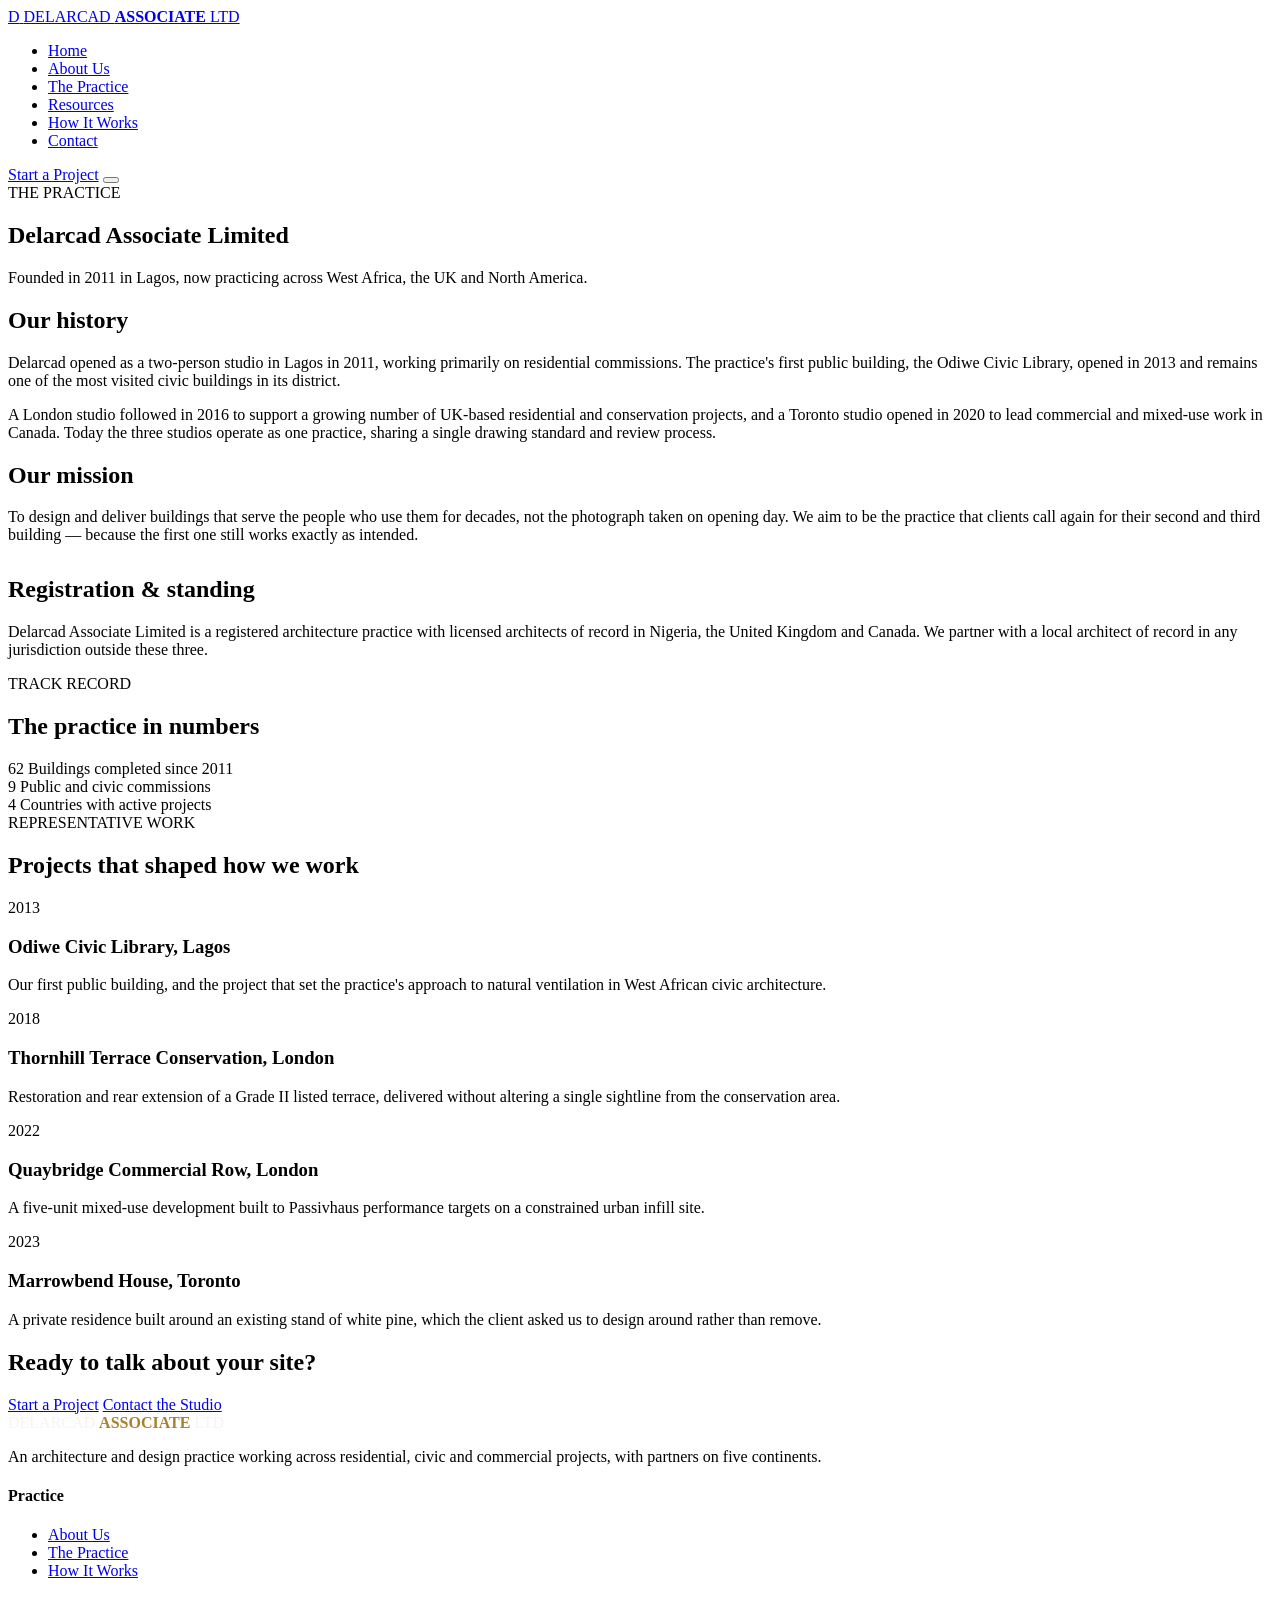
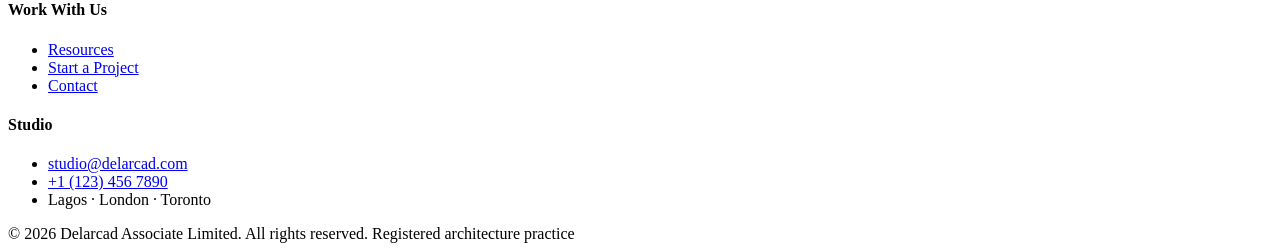
==== about-delarcad.html @ f1723165 "Add files via upload" ====
<!doctype html>
<html lang="en">
<head>
<meta charset="UTF-8">
<meta name="viewport" content="width=device-width, initial-scale=1">
<title>The Practice · DELARCAD ASSOCIATE LIMITED</title>
<meta name="description" content="The history, mission and track record of Delarcad Associate Limited, founded in Lagos in 2011.">
<link rel="icon" href="data:image/svg+xml,<svg xmlns=%22http://www.w3.org/2000/svg%22 viewBox=%220 0 100 100%22><rect width=%22100%22 height=%22100%22 fill=%22%2316233A%22/><path d=%22M20 78 L50 22 L80 78 M32 78 L32 55 L68 55 L68 78%22 stroke=%22%23A9812C%22 stroke-width=%225%22 fill=%22none%22/></svg>">
<link rel="stylesheet" href="css/style.css">
</head>
<body>
<header class="site-header">
  <div class="wrap">
    <a class="brand" href="index.html">
      <span class="brand-mark">D</span>
      <span class="brand-name">DELARCAD <b>ASSOCIATE</b> LTD</span>
    </a>
    <ul class="nav-links">
      <li><a href="index.html">Home</a></li>
<li><a href="about-us.html">About Us</a></li>
<li><a href="about-delarcad.html" class="active">The Practice</a></li>
<li><a href="resources.html">Resources</a></li>
<li><a href="how-it-works.html">How It Works</a></li>
<li><a href="contact.html">Contact</a></li>

    </ul>
    <div class="nav-cta">
      <a class="btn btn-ghost-light" href="get-started.html">Start a Project</a>
      <button class="nav-toggle" aria-label="Toggle navigation" aria-expanded="false"><span></span></button>
    </div>
  </div>
</header>

<section class="page-hero">
  <div class="wrap">
    <span class="mono-label">THE PRACTICE</span>
    <h1>Delarcad Associate Limited</h1>
    <p class="lede">Founded in 2011 in Lagos, now practicing across West Africa, the UK and North America.</p>
  </div>
</section>

<section>
  <div class="wrap">
    <div class="grid grid-2" style="align-items:start;">
      <div>
        <h2>Our history</h2>
        <p>Delarcad opened as a two-person studio in Lagos in 2011, working primarily on residential commissions. The practice's first public building, the Odiwe Civic Library, opened in 2013 and remains one of the most visited civic buildings in its district.</p>
        <p>A London studio followed in 2016 to support a growing number of UK-based residential and conservation projects, and a Toronto studio opened in 2020 to lead commercial and mixed-use work in Canada. Today the three studios operate as one practice, sharing a single drawing standard and review process.</p>
      </div>
      <div>
        <h2>Our mission</h2>
        <p>To design and deliver buildings that serve the people who use them for decades, not the photograph taken on opening day. We aim to be the practice that clients call again for their second and third building &mdash; because the first one still works exactly as intended.</p>
        <h2 style="margin-top:32px;">Registration &amp; standing</h2>
        <p>Delarcad Associate Limited is a registered architecture practice with licensed architects of record in Nigeria, the United Kingdom and Canada. We partner with a local architect of record in any jurisdiction outside these three.</p>
      </div>
    </div>
  </div>
</section>

<section class="section-alt">
  <div class="wrap">
    <div class="section-head">
      <div>
        <span class="mono-label">TRACK RECORD</span>
        <h2 class="mt-0">The practice in numbers</h2>
      </div>
    </div>
    <div class="grid grid-3">
      <div class="stat">
        <span class="num">62</span>
        <span class="label">Buildings completed since 2011</span>
      </div>
      <div class="stat">
        <span class="num">9</span>
        <span class="label">Public and civic commissions</span>
      </div>
      <div class="stat">
        <span class="num">4</span>
        <span class="label">Countries with active projects</span>
      </div>
    </div>
  </div>
</section>

<section>
  <div class="wrap">
    <div class="section-head">
      <div>
        <span class="mono-label">REPRESENTATIVE WORK</span>
        <h2 class="mt-0">Projects that shaped how we work</h2>
      </div>
    </div>
    <div class="process">
      <div class="process-step">
        <span class="step-num">2013</span>
        <div>
          <h3>Odiwe Civic Library, Lagos</h3>
          <p>Our first public building, and the project that set the practice's approach to natural ventilation in West African civic architecture.</p>
        </div>
      </div>
      <div class="process-step">
        <span class="step-num">2018</span>
        <div>
          <h3>Thornhill Terrace Conservation, London</h3>
          <p>Restoration and rear extension of a Grade II listed terrace, delivered without altering a single sightline from the conservation area.</p>
        </div>
      </div>
      <div class="process-step">
        <span class="step-num">2022</span>
        <div>
          <h3>Quaybridge Commercial Row, London</h3>
          <p>A five-unit mixed-use development built to Passivhaus performance targets on a constrained urban infill site.</p>
        </div>
      </div>
      <div class="process-step">
        <span class="step-num">2023</span>
        <div>
          <h3>Marrowbend House, Toronto</h3>
          <p>A private residence built around an existing stand of white pine, which the client asked us to design around rather than remove.</p>
        </div>
      </div>
    </div>
  </div>
</section>

<section class="section-alt center">
  <div class="wrap">
    <h2>Ready to talk about your site?</h2>
    <div class="hero-cta" style="justify-content:center;">
      <a class="btn btn-primary" href="get-started.html">Start a Project</a>
      <a class="btn btn-ghost" href="contact.html">Contact the Studio</a>
    </div>
  </div>
</section>
<footer class="site-footer">
  <div class="wrap footer-top">
    <div class="footer-brand">
      <span class="brand-name" style="color:#F6F4EF;">DELARCAD <b style="color:#A9812C;">ASSOCIATE</b> LTD</span>
      <p>An architecture and design practice working across residential, civic and commercial projects, with partners on five continents.</p>
    </div>
    <div>
      <h4>Practice</h4>
      <ul>
        <li><a href="about-us.html">About Us</a></li>
        <li><a href="about-delarcad.html">The Practice</a></li>
        <li><a href="how-it-works.html">How It Works</a></li>
      </ul>
    </div>
    <div>
      <h4>Work With Us</h4>
      <ul>
        <li><a href="resources.html">Resources</a></li>
        <li><a href="get-started.html">Start a Project</a></li>
        <li><a href="contact.html">Contact</a></li>
      </ul>
    </div>
    <div>
      <h4>Studio</h4>
      <ul>
        <li><a href="mailto:studio@delarcad.com">studio@delarcad.com</a></li>
        <li><a href="tel:+11234567890">+1 (123) 456 7890</a></li>
        <li>Lagos &middot; London &middot; Toronto</li>
      </ul>
    </div>
  </div>
  <div class="wrap footer-bottom">
    <span>&copy; 2026 Delarcad Associate Limited. All rights reserved.</span>
    <span>Registered architecture practice</span>
  </div>
</footer>
<script src="js/main.js"></script>
</body>
</html>
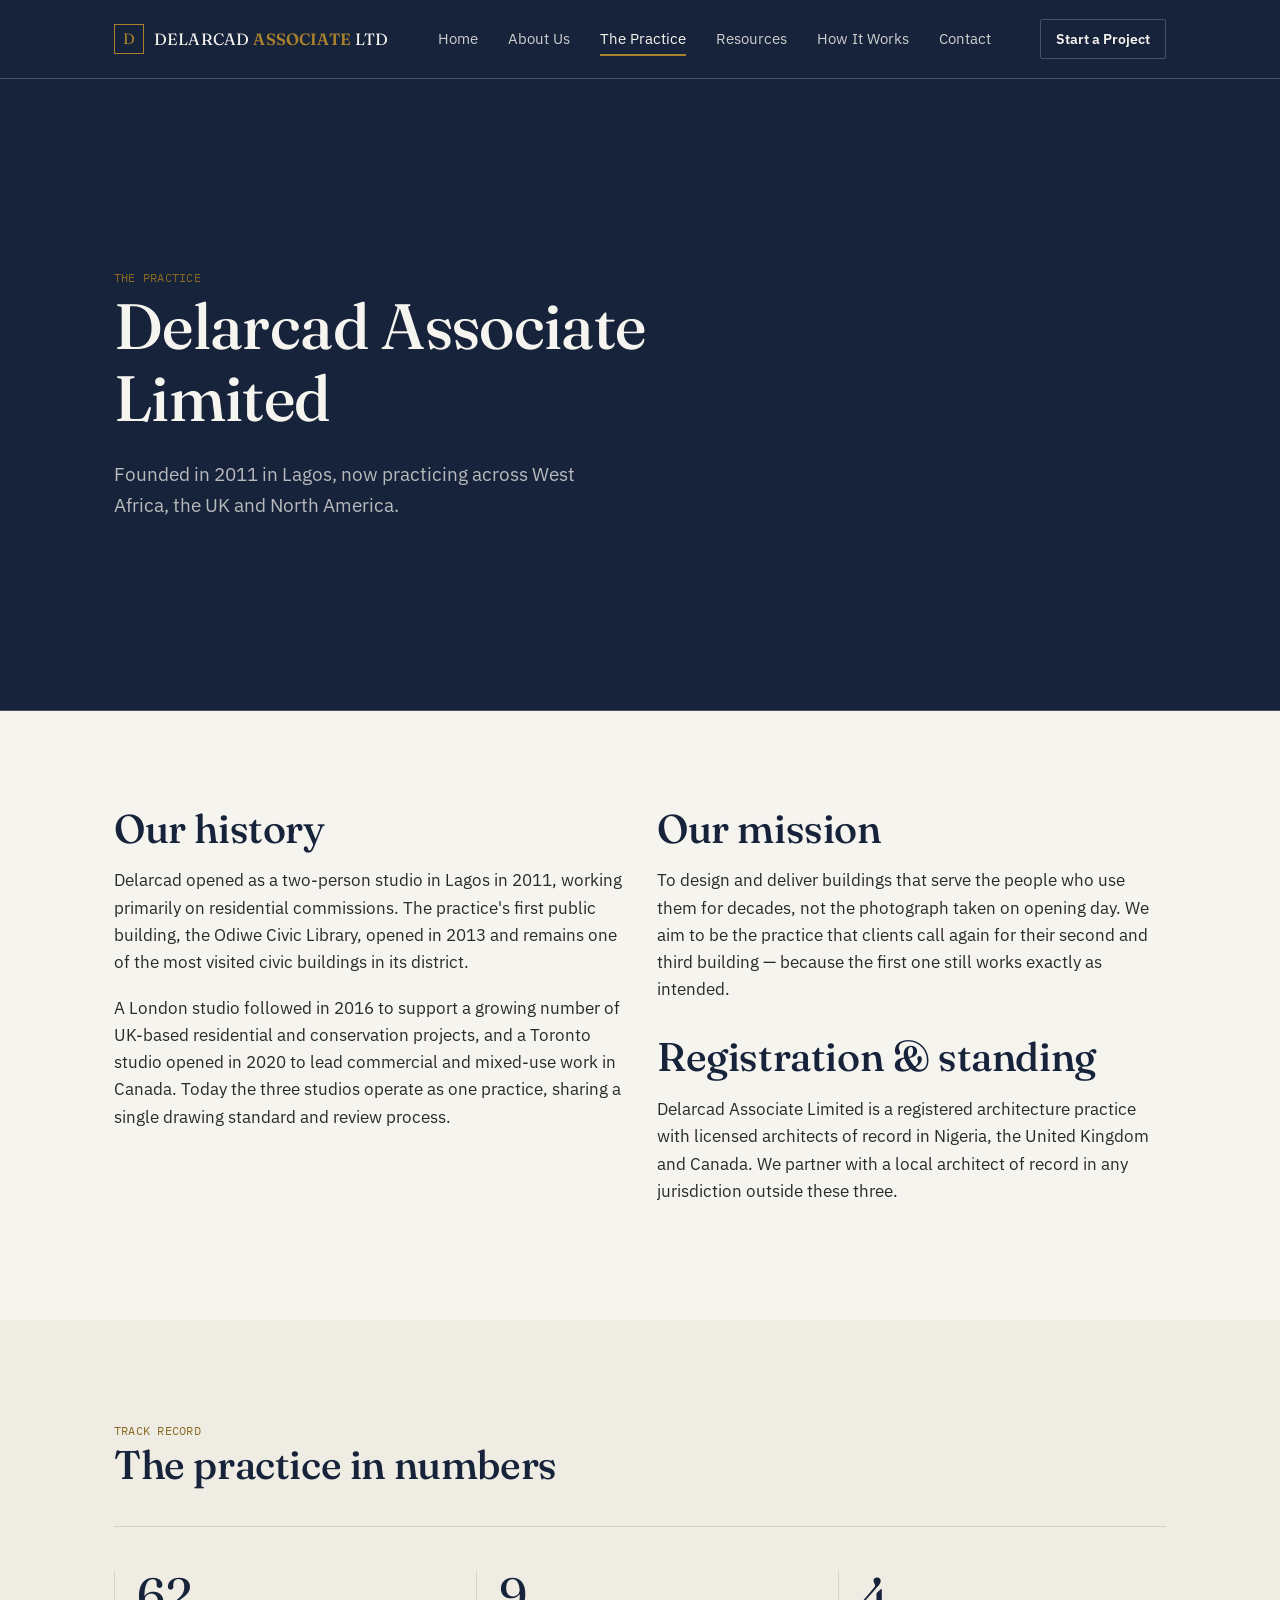
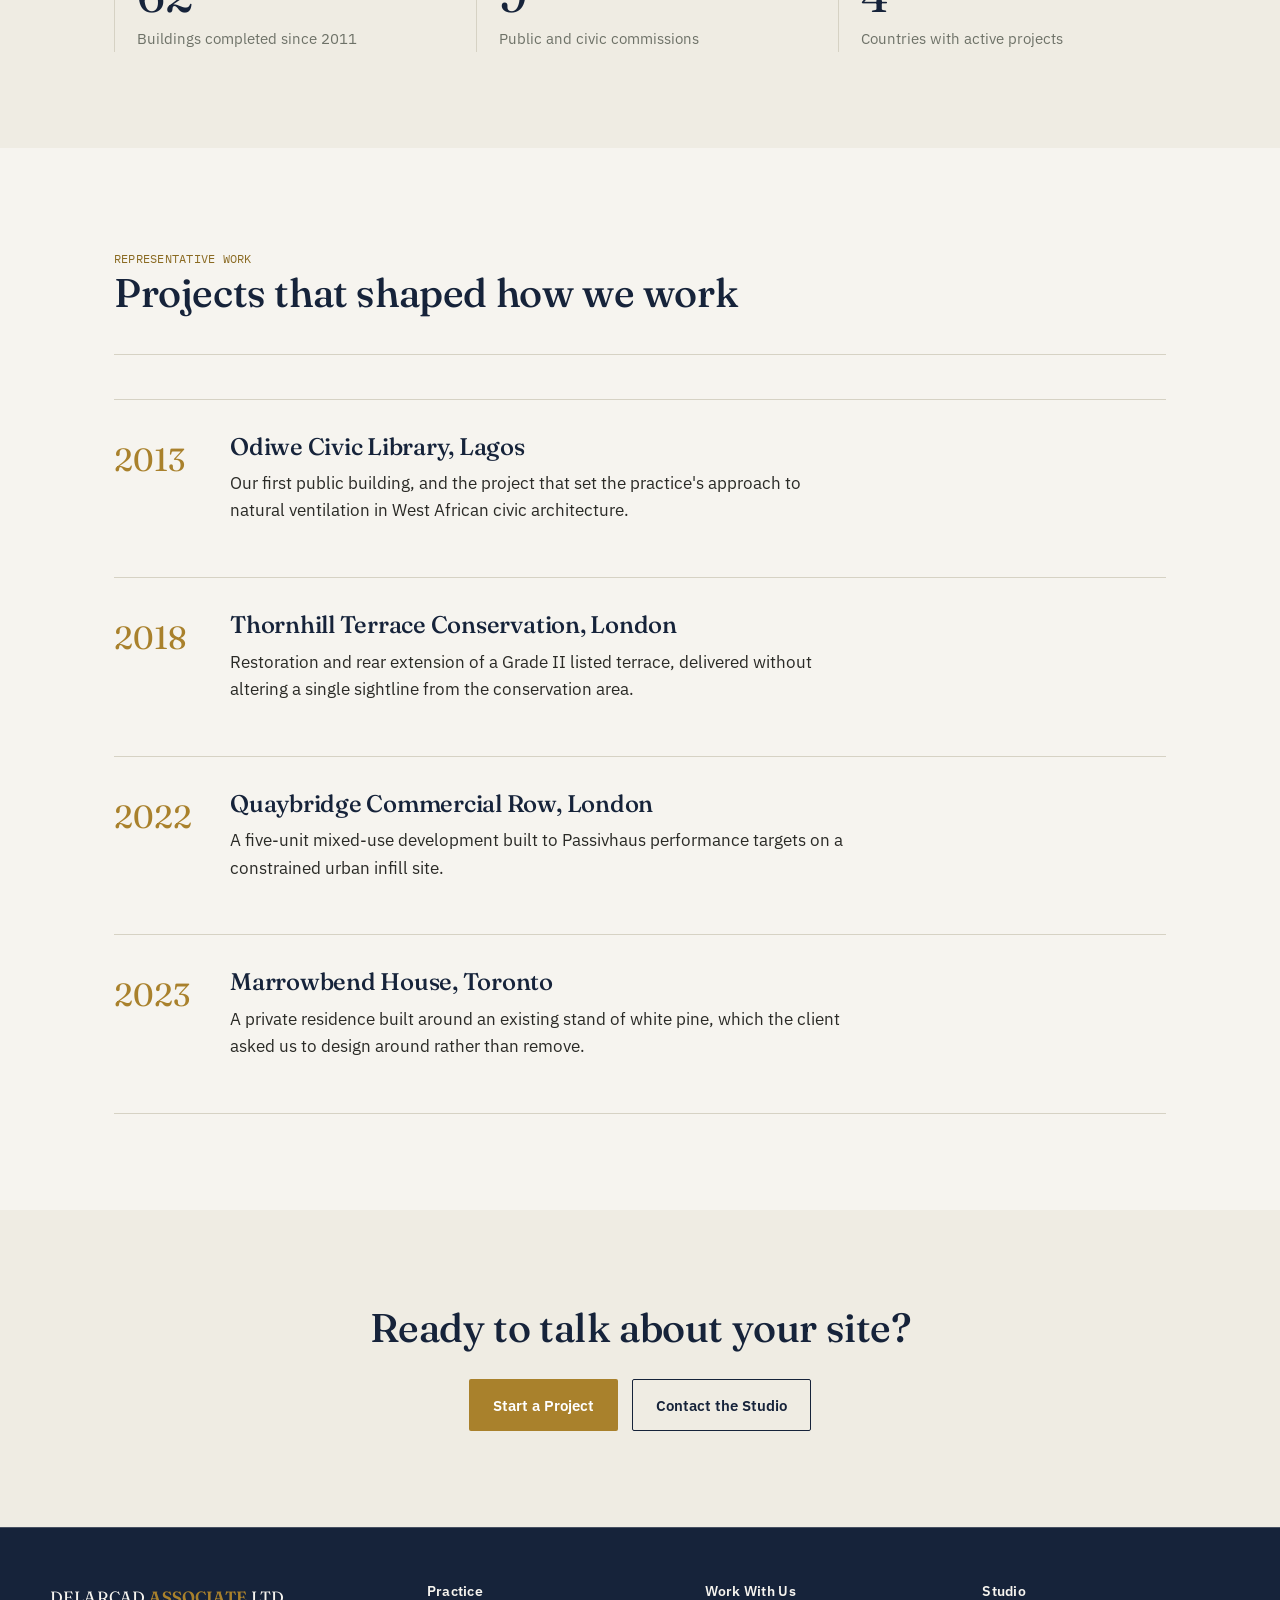
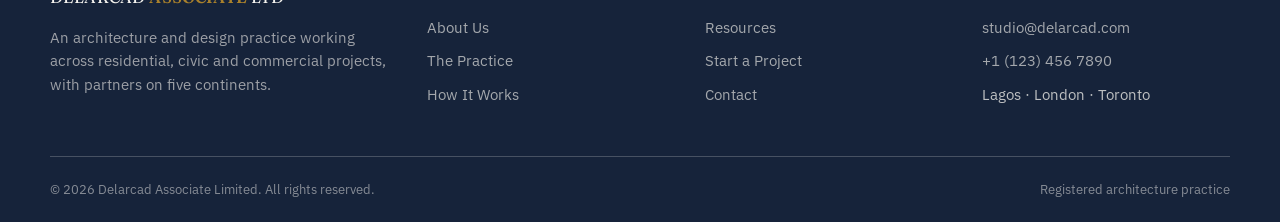
==== commit 87558398: "Add files via upload" ====
--- a/about-delarcad.html
+++ b/about-delarcad.html
@@ -6,7 +6,7 @@
 <title>The Practice · DELARCAD ASSOCIATE LIMITED</title>
 <meta name="description" content="The history, mission and track record of Delarcad Associate Limited, founded in Lagos in 2011.">
 <link rel="icon" href="data:image/svg+xml,<svg xmlns=%22http://www.w3.org/2000/svg%22 viewBox=%220 0 100 100%22><rect width=%22100%22 height=%22100%22 fill=%22%2316233A%22/><path d=%22M20 78 L50 22 L80 78 M32 78 L32 55 L68 55 L68 78%22 stroke=%22%23A9812C%22 stroke-width=%225%22 fill=%22none%22/></svg>">
-<link rel="stylesheet" href="css/style.css">
+<link rel="stylesheet" href="style.css">
 </head>
 <body>
 <header class="site-header">
@@ -168,6 +168,6 @@
     <span>Registered architecture practice</span>
   </div>
 </footer>
-<script src="js/main.js"></script>
+<script src="main.js"></script>
 </body>
 </html>
--- a/style.css
+++ b/style.css
@@ -0,0 +1,476 @@
+/* ==========================================================================
+   DELARCAD ASSOCIATE LIMITED — Design System
+   Concept: an architecture practice's drafting table — blueprint linework,
+   editorial serif headlines, brass instrument accents. Quiet everywhere
+   except the hero.
+   ========================================================================== */
+
+@import url('https://fonts.googleapis.com/css2?family=Fraunces:opsz,wght@9..144,400;9..144,500;9..144,600&family=IBM+Plex+Sans:wght@400;500;600&family=IBM+Plex+Mono:wght@400;500&display=swap');
+
+:root{
+  --ink:        #16233A;   /* blueprint navy — headings, nav, footer */
+  --ink-2:      #223350;   /* lighter navy for panels */
+  --paper:      #F6F4EF;   /* page background */
+  --paper-2:    #EFECE3;   /* recessed panel background */
+  --graphite:   #2A2A26;   /* body text */
+  --steel:      #6E7268;   /* muted / secondary text */
+  --line:       #D6D2C4;   /* hairline rule on paper */
+  --line-dark:  rgba(246,244,239,0.22); /* hairline rule on navy */
+  --brass:      #A9812C;   /* accent — links, CTAs, marks */
+  --brass-dark: #8A6A22;
+  --white:      #FFFFFF;
+
+  --serif:  'Fraunces', Georgia, serif;
+  --sans:   'IBM Plex Sans', -apple-system, BlinkMacSystemFont, 'Segoe UI', sans-serif;
+  --mono:   'IBM Plex Mono', 'SFMono-Regular', Consolas, monospace;
+
+  --max: 1180px;
+  --gutter: clamp(20px, 5vw, 64px);
+
+  color-scheme: light;
+}
+
+*{ box-sizing: border-box; }
+html{ scroll-behavior: smooth; }
+@media (prefers-reduced-motion: reduce){
+  html{ scroll-behavior: auto; }
+  *{ animation-duration: 0.01ms !important; animation-iteration-count: 1 !important; transition-duration: 0.01ms !important; }
+}
+
+body{
+  margin:0;
+  font-family: var(--sans);
+  background: var(--paper);
+  color: var(--graphite);
+  font-size: 17px;
+  line-height: 1.6;
+  -webkit-font-smoothing: antialiased;
+}
+
+img{ max-width:100%; display:block; }
+
+a{ color: inherit; }
+
+:focus-visible{
+  outline: 2px solid var(--brass);
+  outline-offset: 3px;
+}
+
+.wrap{
+  max-width: var(--max);
+  margin: 0 auto;
+  padding-left: var(--gutter);
+  padding-right: var(--gutter);
+}
+
+h1,h2,h3,h4{
+  font-family: var(--serif);
+  font-weight: 500;
+  color: var(--ink);
+  margin: 0 0 0.4em;
+  line-height: 1.12;
+  letter-spacing: -0.01em;
+}
+h1{ font-size: clamp(2.4rem, 5vw, 4.1rem); font-weight: 500; }
+h2{ font-size: clamp(1.7rem, 3.2vw, 2.5rem); }
+h3{ font-size: clamp(1.2rem, 2vw, 1.5rem); }
+
+p{ margin: 0 0 1.1em; max-width: 62ch; }
+.lede{ font-size: 1.2rem; color: var(--steel); max-width: 46ch; }
+
+.mono-label{
+  font-family: var(--mono);
+  font-size: 0.78rem;
+  letter-spacing: 0.02em;
+  color: var(--brass-dark);
+}
+
+/* ---------- Buttons ---------- */
+.btn{
+  display: inline-flex;
+  align-items: center;
+  gap: 10px;
+  padding: 0.85em 1.5em;
+  font-family: var(--sans);
+  font-weight: 600;
+  font-size: 0.96rem;
+  border-radius: 2px;
+  text-decoration: none;
+  border: 1px solid transparent;
+  cursor: pointer;
+  transition: background-color 160ms ease, color 160ms ease, border-color 160ms ease;
+}
+.btn-primary{ background: var(--brass); color: var(--white); }
+.btn-primary:hover{ background: var(--brass-dark); }
+.btn-ghost{ background: transparent; color: var(--ink); border-color: var(--ink); }
+.btn-ghost:hover{ background: var(--ink); color: var(--paper); }
+.btn-ghost-light{ background: transparent; color: var(--paper); border-color: var(--line-dark); }
+.btn-ghost-light:hover{ background: var(--paper); color: var(--ink); }
+
+/* ---------- Header / Nav ---------- */
+.site-header{
+  background: var(--ink);
+  color: var(--paper);
+  position: sticky;
+  top: 0;
+  z-index: 40;
+  border-bottom: 1px solid var(--line-dark);
+}
+.site-header .wrap{
+  display:flex;
+  align-items:center;
+  justify-content:space-between;
+  height: 78px;
+}
+.brand{
+  display:flex;
+  align-items:center;
+  gap:10px;
+  text-decoration:none;
+  color: var(--paper);
+}
+.brand-mark{
+  width: 30px; height: 30px;
+  border: 1.5px solid var(--brass);
+  display:flex; align-items:center; justify-content:center;
+  font-family: var(--serif);
+  font-size: 15px;
+  color: var(--brass);
+  flex: none;
+}
+.brand-name{
+  font-family: var(--serif);
+  font-size: 1.02rem;
+  letter-spacing: 0.01em;
+}
+.brand-name b{ font-weight: 600; color: var(--brass); }
+
+.nav-links{
+  display:flex;
+  gap: 30px;
+  list-style:none;
+  margin:0; padding:0;
+  font-size: 0.93rem;
+}
+.nav-links a{
+  text-decoration:none;
+  color: var(--paper);
+  opacity: 0.82;
+  position: relative;
+  padding-bottom: 4px;
+}
+.nav-links a:hover{ opacity: 1; }
+.nav-links a.active{ opacity: 1; }
+.nav-links a.active::after{
+  content:"";
+  position:absolute;
+  left:0; right:0; bottom:-4px;
+  height:2px;
+  background: var(--brass);
+}
+.nav-cta{ display:flex; align-items:center; gap: 18px; }
+.nav-cta .btn{ padding: 0.6em 1.1em; font-size: 0.86rem; }
+
+.nav-toggle{
+  display:none;
+  background:none; border:none;
+  color: var(--paper);
+  width: 30px; height: 22px;
+  position: relative;
+  cursor:pointer;
+}
+.nav-toggle span, .nav-toggle::before, .nav-toggle::after{
+  content:"";
+  position:absolute; left:0; right:0;
+  height:1.5px; background:var(--paper);
+}
+.nav-toggle span{ top:50%; transform: translateY(-50%); }
+.nav-toggle::before{ top:0; }
+.nav-toggle::after{ bottom:0; }
+
+@media (max-width: 860px){
+  .nav-links{
+    position:absolute; top:78px; left:0; right:0;
+    background: var(--ink);
+    flex-direction:column;
+    gap:0;
+    max-height:0;
+    overflow:hidden;
+    border-bottom: 1px solid var(--line-dark);
+    transition: max-height 220ms ease;
+  }
+  .nav-links.open{ max-height: 360px; }
+  .nav-links li{ border-top: 1px solid var(--line-dark); }
+  .nav-links a{ display:block; padding: 16px var(--gutter); }
+  .nav-links a.active::after{ display:none; }
+  .nav-cta .btn-ghost-light{ display:none; }
+  .nav-toggle{ display:block; }
+}
+
+/* ---------- Hero ---------- */
+.hero{
+  background: var(--ink);
+  color: var(--paper);
+  position: relative;
+  overflow:hidden;
+  border-bottom: 1px solid var(--line-dark);
+}
+.hero .wrap{
+  position:relative;
+  z-index:2;
+  padding-top: clamp(56px, 9vw, 108px);
+  padding-bottom: clamp(56px, 9vw, 108px);
+  display:grid;
+  grid-template-columns: 1.1fr 0.9fr;
+  gap: 40px;
+  align-items:center;
+}
+.hero h1{ color: var(--paper); }
+.hero .lede{ color: rgba(246,244,239,0.72); }
+.hero-cta{ display:flex; gap:14px; margin-top: 28px; flex-wrap:wrap; }
+
+.blueprint-grid{
+  position:absolute; inset:0;
+  background-image:
+    linear-gradient(var(--line-dark) 1px, transparent 1px),
+    linear-gradient(90deg, var(--line-dark) 1px, transparent 1px);
+  background-size: 42px 42px;
+  opacity: 0.5;
+  mask-image: linear-gradient(to bottom, transparent, black 20%, black 80%, transparent);
+}
+
+.elevation-svg{ width:100%; height:auto; }
+.elevation-svg line, .elevation-svg path, .elevation-svg rect, .elevation-svg circle{
+  stroke: var(--brass);
+}
+.elevation-svg text{
+  fill: rgba(246,244,239,0.55);
+  font-family: var(--mono);
+}
+
+.page-hero{
+  background: var(--ink);
+  color: var(--paper);
+  border-bottom: 1px solid var(--line-dark);
+}
+.page-hero .wrap{
+  position:relative; z-index:2;
+  padding-top: clamp(52px, 8vw, 88px);
+  padding-bottom: clamp(44px, 7vw, 72px);
+}
+.page-hero h1{ color: var(--paper); max-width: 18ch; }
+.page-hero .lede{ color: rgba(246,244,239,0.72); margin-top: 14px; }
+
+/* ---------- Sections ---------- */
+section{ padding: clamp(56px, 8vw, 96px) 0; }
+.section-tight{ padding: clamp(36px, 5vw, 56px) 0; }
+.section-alt{ background: var(--paper-2); }
+
+.section-head{
+  display:flex;
+  justify-content:space-between;
+  align-items:flex-end;
+  gap: 30px;
+  margin-bottom: 44px;
+  border-bottom: 1px solid var(--line);
+  padding-bottom: 22px;
+}
+.section-head p{ margin:0; }
+
+.hr{ border:none; border-top: 1px solid var(--line); margin: 0; }
+
+/* ---------- Grids / Cards ---------- */
+.grid{ display:grid; gap: 34px; }
+.grid-3{ grid-template-columns: repeat(3, 1fr); }
+.grid-2{ grid-template-columns: repeat(2, 1fr); }
+@media (max-width: 900px){
+  .grid-3{ grid-template-columns: 1fr 1fr; }
+}
+@media (max-width: 640px){
+  .grid-3, .grid-2{ grid-template-columns: 1fr; }
+}
+
+.panel{
+  border-top: 2px solid var(--ink);
+  padding-top: 20px;
+}
+.panel .mono-label{ display:block; margin-bottom: 10px; }
+
+.stat{ border-left: 1px solid var(--line); padding-left: 22px; }
+.stat .num{
+  font-family: var(--serif);
+  font-size: clamp(2.1rem, 4vw, 3rem);
+  color: var(--ink);
+  display:block;
+  line-height:1;
+  margin-bottom: 6px;
+}
+.stat .label{ color: var(--steel); font-size: 0.94rem; }
+
+/* Project / work cards */
+.work-card{
+  text-decoration:none;
+  color: inherit;
+  display:block;
+}
+.work-thumb{
+  aspect-ratio: 4/3;
+  background: var(--ink);
+  position:relative;
+  overflow:hidden;
+  margin-bottom: 16px;
+}
+.work-thumb svg{ width:100%; height:100%; }
+.work-card h3{ margin-bottom: 4px; }
+.work-meta{ color: var(--steel); font-size: 0.92rem; }
+
+/* Process steps (a true sequence — numbering earned) */
+.process{
+  display:grid;
+  gap: 0;
+  border-top: 1px solid var(--line);
+}
+.process-step{
+  display:grid;
+  grid-template-columns: 90px 1fr;
+  gap: 26px;
+  padding: 34px 0;
+  border-bottom: 1px solid var(--line);
+}
+.process-step .step-num{
+  font-family: var(--serif);
+  font-size: 2rem;
+  color: var(--brass);
+}
+@media (max-width: 640px){
+  .process-step{ grid-template-columns: 50px 1fr; }
+  .process-step .step-num{ font-size: 1.4rem; }
+}
+
+/* Values / list rows */
+.rowlist{ list-style:none; margin:0; padding:0; }
+.rowlist li{
+  display:flex;
+  gap: 24px;
+  padding: 22px 0;
+  border-bottom: 1px solid var(--line);
+}
+.rowlist li:first-child{ border-top: 1px solid var(--line); }
+.rowlist .rl-label{ flex: 0 0 200px; color: var(--steel); font-size: 0.94rem; }
+
+/* Resource cards */
+.resource-card{
+  border: 1px solid var(--line);
+  padding: 26px;
+  display:flex;
+  flex-direction:column;
+  gap: 10px;
+  height:100%;
+}
+.resource-kind{
+  font-family: var(--mono);
+  font-size: 0.74rem;
+  color: var(--brass-dark);
+  letter-spacing: 0.02em;
+}
+
+/* Quote / pull */
+.pull{
+  font-family: var(--serif);
+  font-size: clamp(1.3rem, 2.4vw, 1.7rem);
+  color: var(--ink);
+  border-left: 2px solid var(--brass);
+  padding-left: 26px;
+  max-width: 60ch;
+}
+.pull cite{ display:block; font-style:normal; font-size:0.9rem; color: var(--steel); margin-top:14px; font-family: var(--sans); }
+
+/* ---------- Forms ---------- */
+.form-grid{ display:grid; gap: 22px; grid-template-columns: 1fr 1fr; }
+.form-grid .full{ grid-column: 1 / -1; }
+@media (max-width: 700px){ .form-grid{ grid-template-columns: 1fr; } }
+
+label{
+  display:block;
+  font-size: 0.88rem;
+  color: var(--steel);
+  margin-bottom: 8px;
+}
+input, select, textarea{
+  width:100%;
+  font-family: var(--sans);
+  font-size: 1rem;
+  padding: 0.8em 0.9em;
+  border: 1px solid var(--line);
+  background: var(--white);
+  color: var(--graphite);
+  border-radius: 2px;
+}
+input:focus, select:focus, textarea:focus{
+  outline: none;
+  border-color: var(--brass);
+}
+textarea{ resize: vertical; min-height: 120px; }
+
+.form-note{ font-size: 0.86rem; color: var(--steel); margin-top: 16px; }
+.form-success{
+  display:none;
+  border: 1px solid var(--brass);
+  background: #FBF6EA;
+  padding: 18px 22px;
+  margin-top: 18px;
+  font-size: 0.95rem;
+}
+.form-success.show{ display:block; }
+
+/* ---------- Footer ---------- */
+.site-footer{
+  background: var(--ink);
+  color: rgba(246,244,239,0.75);
+  border-top: 1px solid var(--line-dark);
+}
+.footer-top{
+  padding: 56px 0 40px;
+  display:grid;
+  grid-template-columns: 1.4fr 1fr 1fr 1fr;
+  gap: 30px;
+}
+@media (max-width: 800px){
+  .footer-top{ grid-template-columns: 1fr 1fr; }
+}
+.footer-top h4{
+  color: var(--paper);
+  font-family: var(--sans);
+  font-weight:600;
+  font-size: 0.86rem;
+  letter-spacing: 0.02em;
+  margin-bottom: 16px;
+}
+.footer-top ul{ list-style:none; margin:0; padding:0; }
+.footer-top li{ margin-bottom: 10px; font-size: 0.92rem; }
+.footer-top a{ text-decoration:none; color: inherit; opacity:0.85; }
+.footer-top a:hover{ opacity:1; color: var(--brass); }
+.footer-brand p{ color: rgba(246,244,239,0.6); font-size: 0.92rem; margin-top: 14px; }
+.footer-bottom{
+  border-top: 1px solid var(--line-dark);
+  padding: 22px 0;
+  display:flex;
+  justify-content:space-between;
+  font-size: 0.82rem;
+  color: rgba(246,244,239,0.5);
+  flex-wrap:wrap;
+  gap: 10px;
+}
+
+/* ---------- Utility ---------- */
+.center{ text-align:center; }
+.mt-0{ margin-top:0; }
+.narrow{ max-width: 68ch; }
+.tag-row{ display:flex; gap:10px; flex-wrap:wrap; margin-top: 18px; }
+.tag{
+  border:1px solid var(--line);
+  padding: 5px 12px;
+  font-size: 0.8rem;
+  color: var(--steel);
+  font-family: var(--mono);
+}
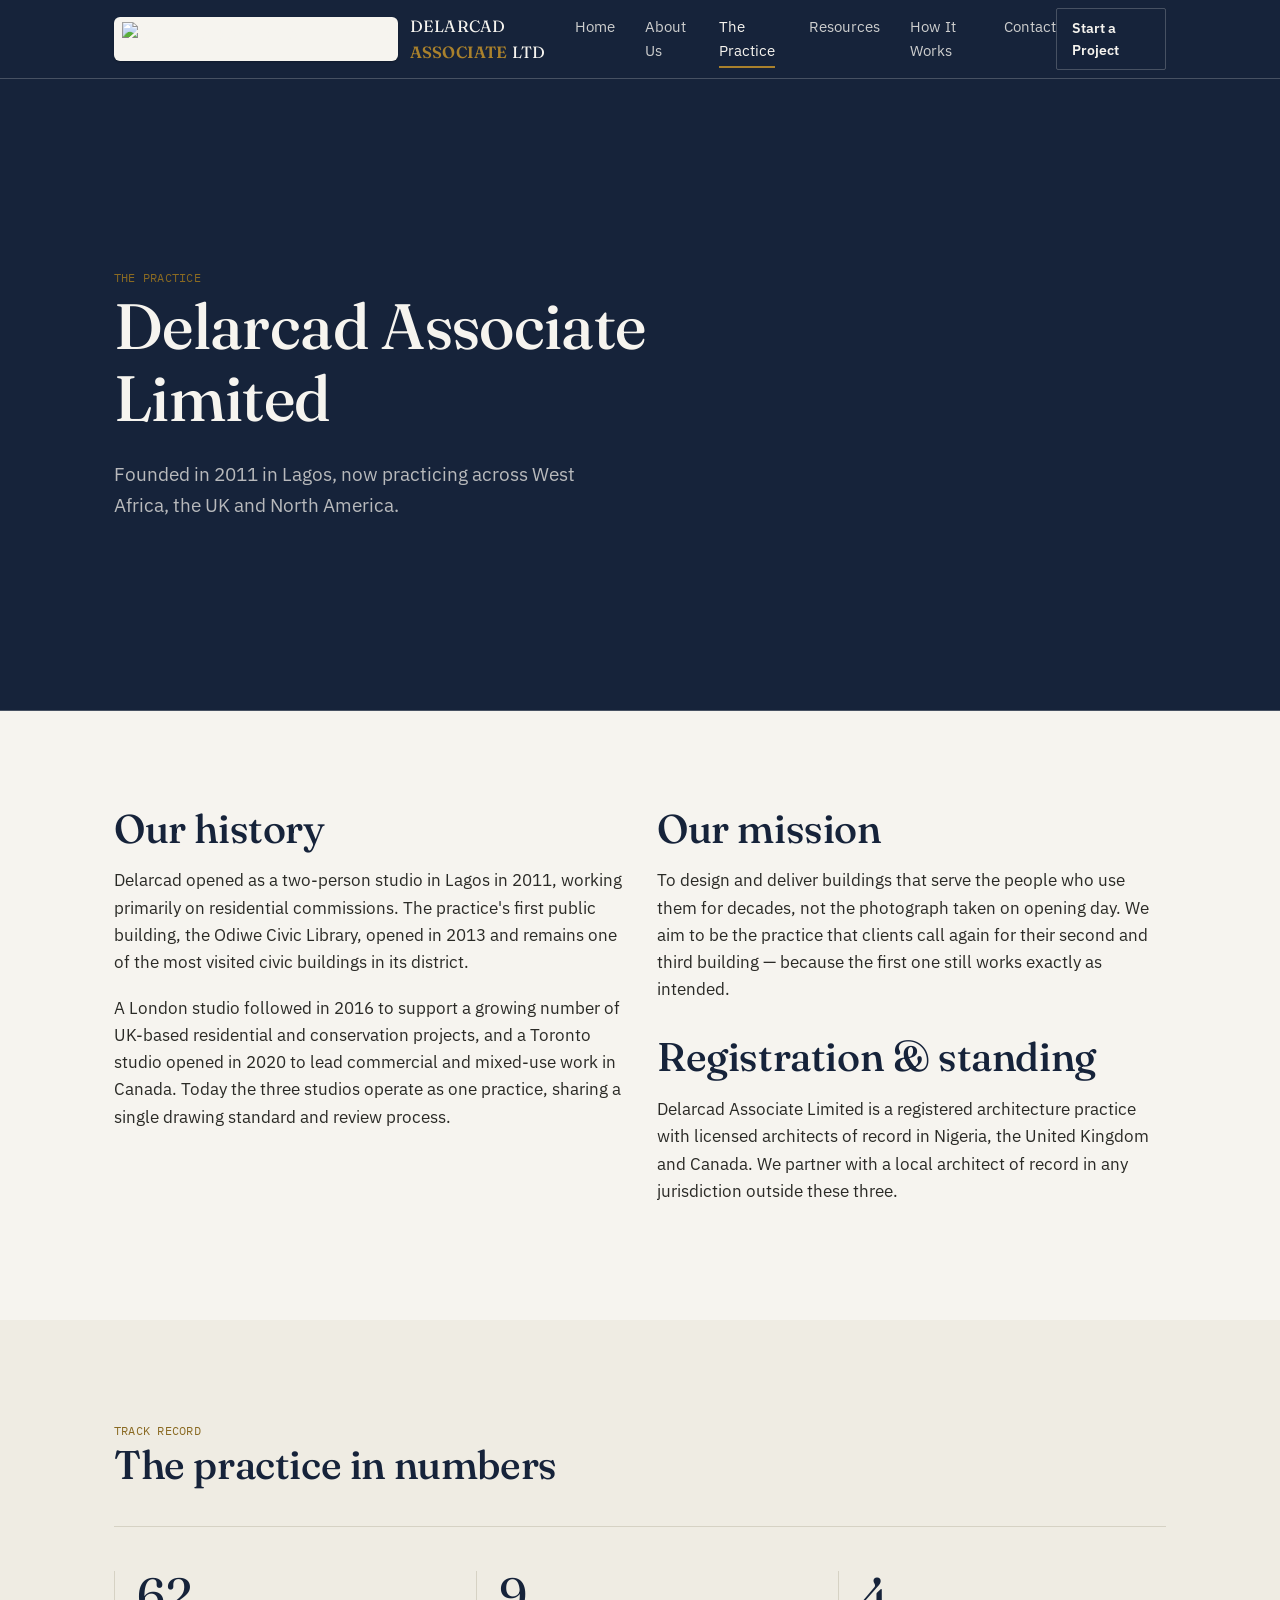
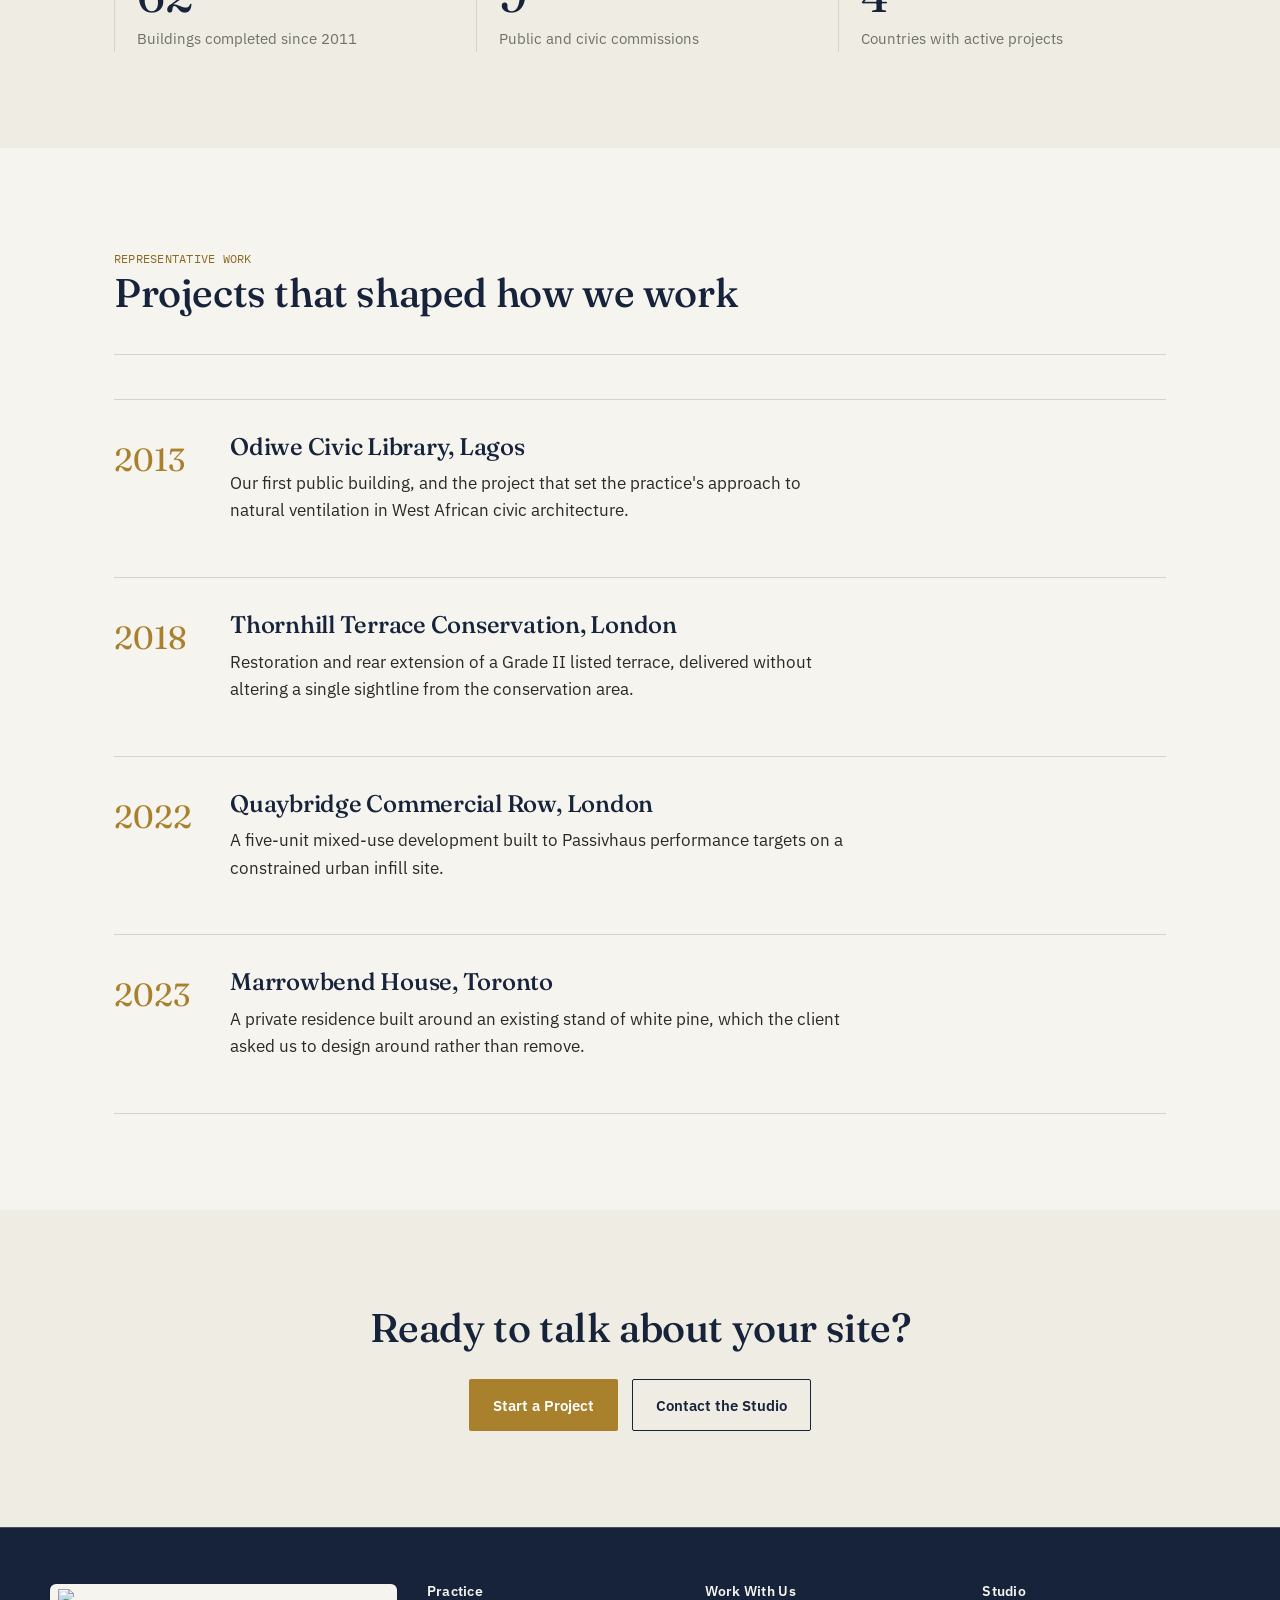
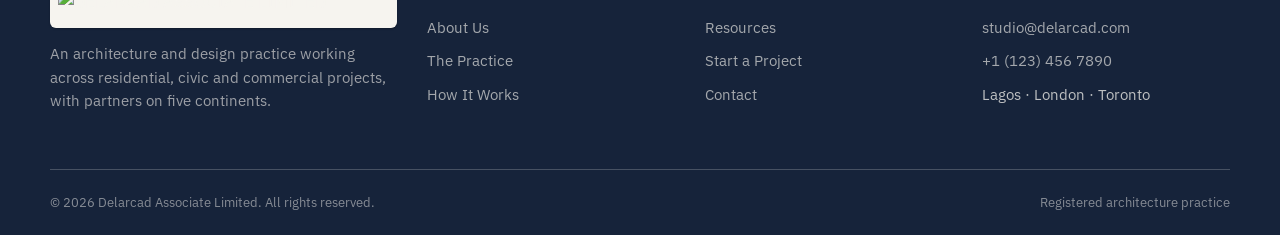
==== commit 1d993e48: "Add files via upload" ====
--- a/about-delarcad.html
+++ b/about-delarcad.html
@@ -5,14 +5,14 @@
 <meta name="viewport" content="width=device-width, initial-scale=1">
 <title>The Practice · DELARCAD ASSOCIATE LIMITED</title>
 <meta name="description" content="The history, mission and track record of Delarcad Associate Limited, founded in Lagos in 2011.">
-<link rel="icon" href="data:image/svg+xml,<svg xmlns=%22http://www.w3.org/2000/svg%22 viewBox=%220 0 100 100%22><rect width=%22100%22 height=%22100%22 fill=%22%2316233A%22/><path d=%22M20 78 L50 22 L80 78 M32 78 L32 55 L68 55 L68 78%22 stroke=%22%23A9812C%22 stroke-width=%225%22 fill=%22none%22/></svg>">
+<link rel="icon" type="image/png" href="assets/favicon.png">
 <link rel="stylesheet" href="style.css">
 </head>
 <body>
 <header class="site-header">
   <div class="wrap">
     <a class="brand" href="index.html">
-      <span class="brand-mark">D</span>
+      <span class="brand-badge"><img src="assets/delarcad-icon.png" alt="DELARCAD ASSOCIATE LIMITED"></span>
       <span class="brand-name">DELARCAD <b>ASSOCIATE</b> LTD</span>
     </a>
     <ul class="nav-links">
@@ -135,7 +135,7 @@
 <footer class="site-footer">
   <div class="wrap footer-top">
     <div class="footer-brand">
-      <span class="brand-name" style="color:#F6F4EF;">DELARCAD <b style="color:#A9812C;">ASSOCIATE</b> LTD</span>
+      <span class="brand-badge"><img src="assets/delarcad-icon.png" alt="DELARCAD ASSOCIATE LIMITED"></span>
       <p>An architecture and design practice working across residential, civic and commercial projects, with partners on five continents.</p>
     </div>
     <div>
--- a/style.css
+++ b/style.css
@@ -125,9 +125,23 @@
 .brand{
   display:flex;
   align-items:center;
-  gap:10px;
+  gap:12px;
   text-decoration:none;
   color: var(--paper);
+}
+.brand-badge{
+  background: var(--paper);
+  border-radius: 6px;
+  padding: 5px 8px;
+  display:flex;
+  align-items:center;
+  flex: none;
+  box-shadow: 0 1px 2px rgba(0,0,0,0.25);
+}
+.brand-badge img{
+  height: 34px;
+  width: auto;
+  display:block;
 }
 .brand-mark{
   width: 30px; height: 30px;
@@ -138,6 +152,7 @@
   color: var(--brass);
   flex: none;
 }
+.footer-brand .brand-badge{ margin-bottom: 6px; }
 .brand-name{
   font-family: var(--serif);
   font-size: 1.02rem;
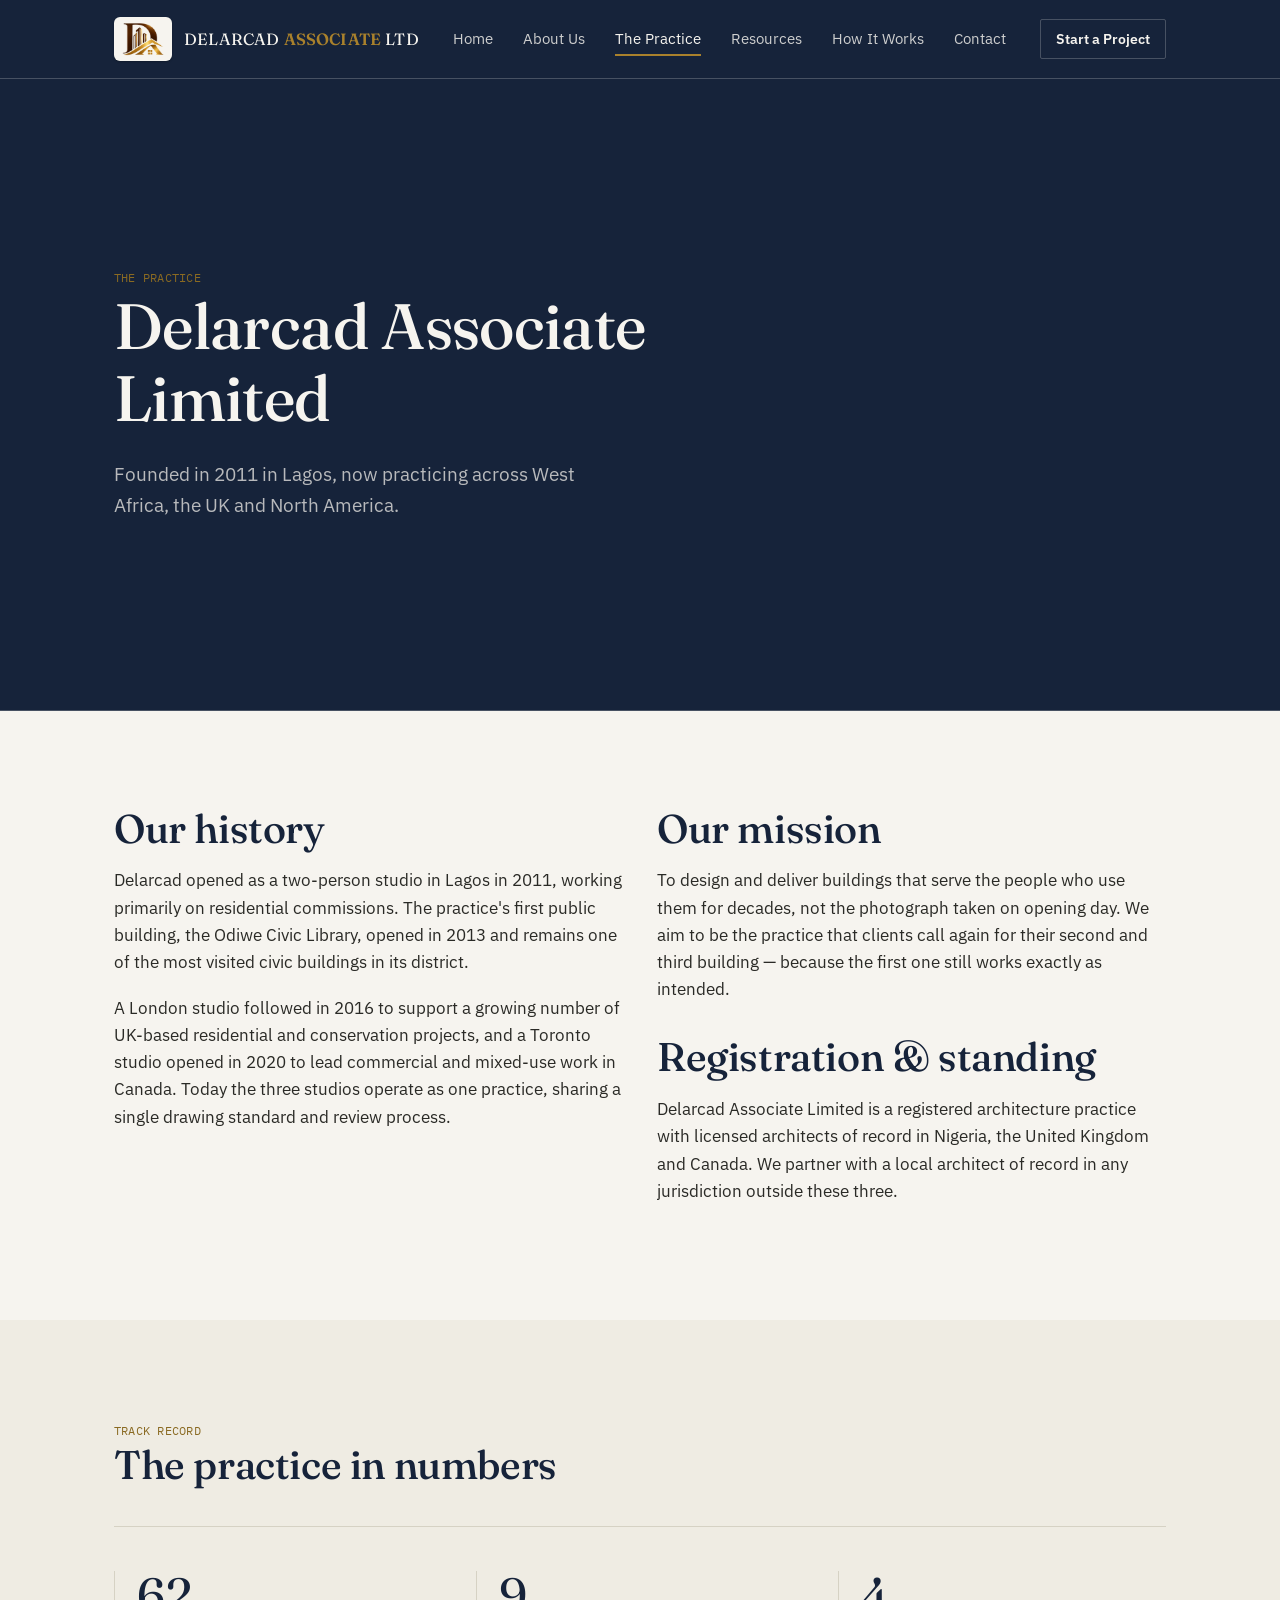
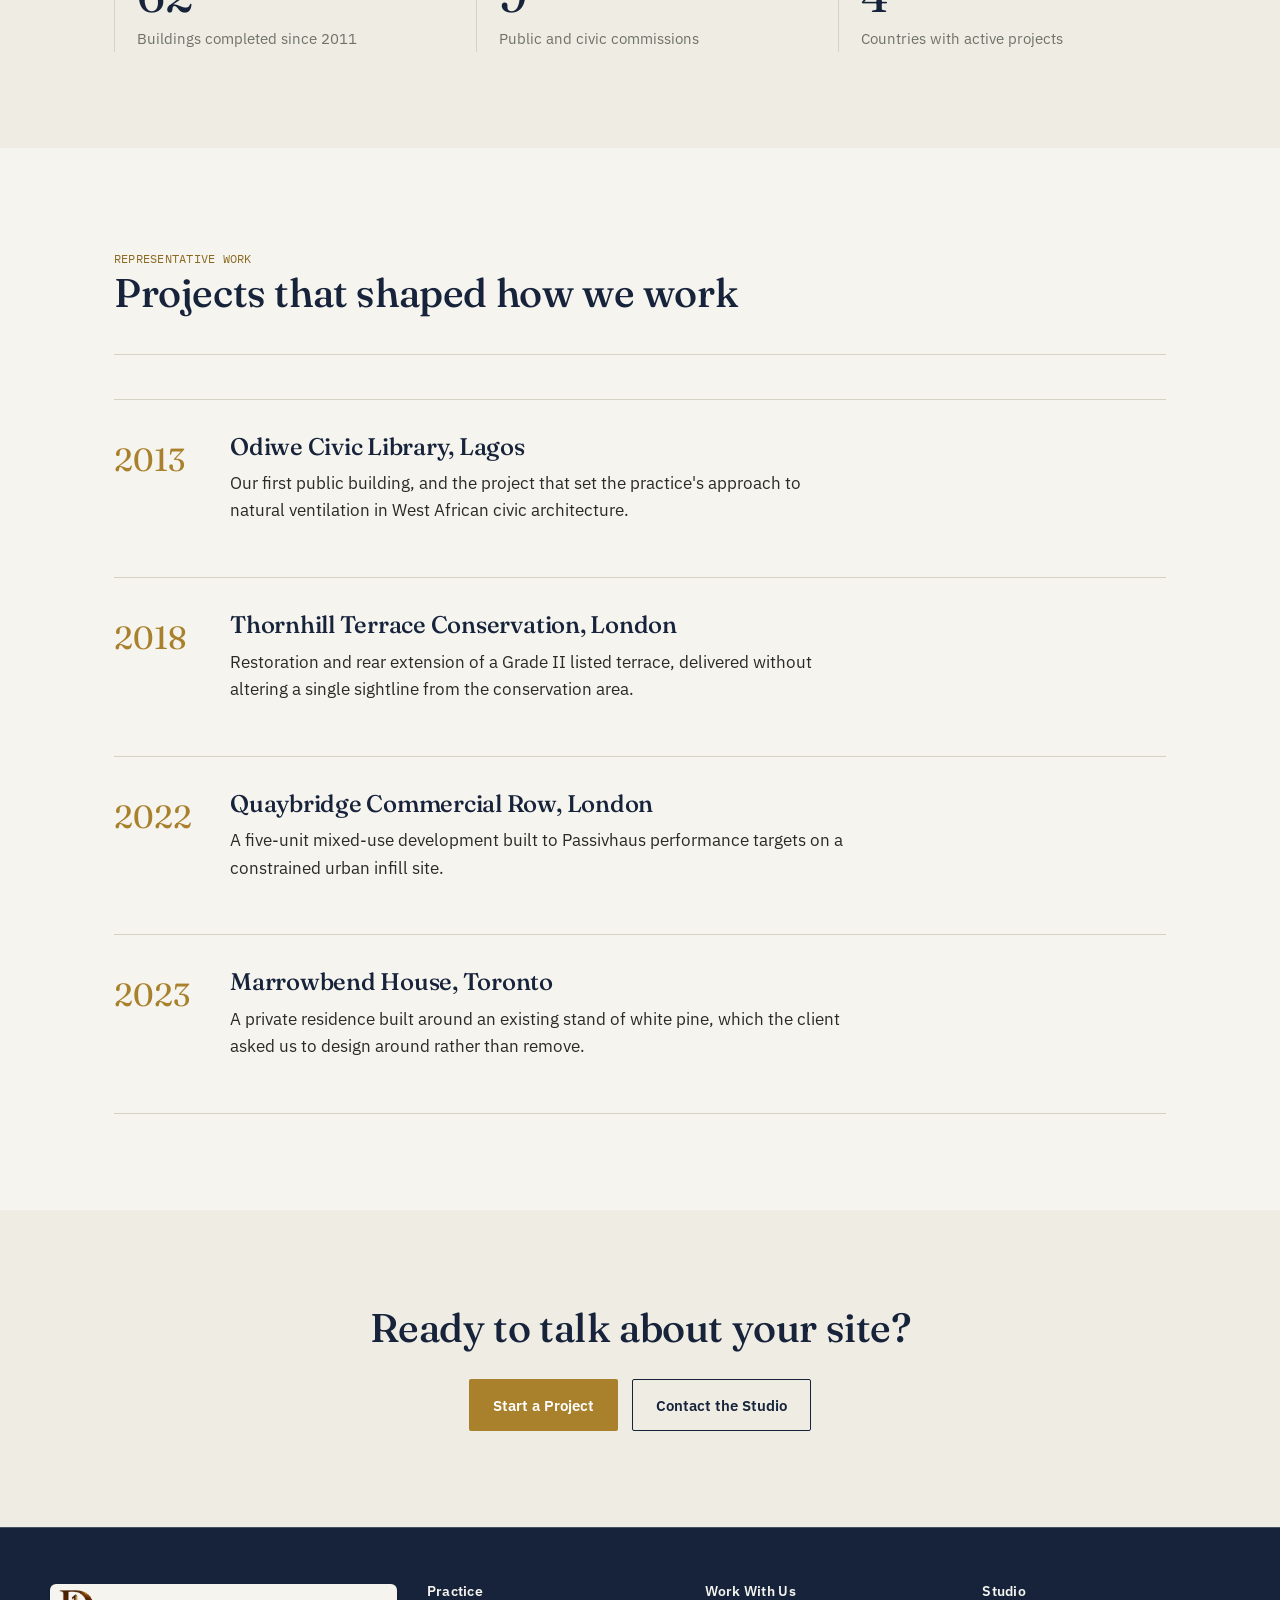
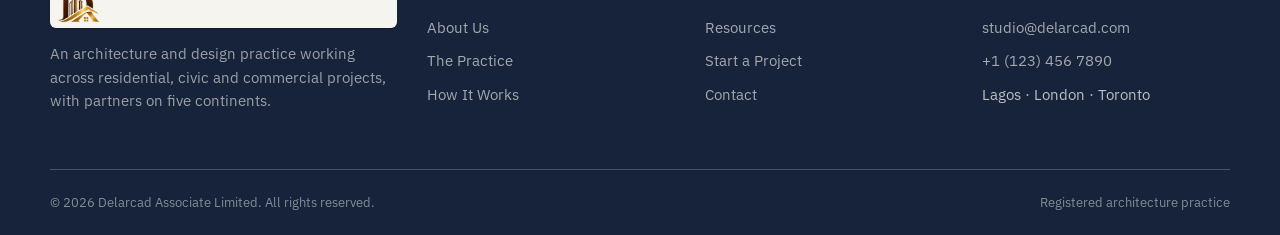
==== commit 7d211a28: "Add files via upload" ====
--- a/about-delarcad.html
+++ b/about-delarcad.html
@@ -5,14 +5,14 @@
 <meta name="viewport" content="width=device-width, initial-scale=1">
 <title>The Practice · DELARCAD ASSOCIATE LIMITED</title>
 <meta name="description" content="The history, mission and track record of Delarcad Associate Limited, founded in Lagos in 2011.">
-<link rel="icon" type="image/png" href="assets/favicon.png">
+<link rel="icon" type="image/png" href="favicon.png">
 <link rel="stylesheet" href="style.css">
 </head>
 <body>
 <header class="site-header">
   <div class="wrap">
     <a class="brand" href="index.html">
-      <span class="brand-badge"><img src="assets/delarcad-icon.png" alt="DELARCAD ASSOCIATE LIMITED"></span>
+      <span class="brand-badge"><img src="delarcad-icon.png" alt="DELARCAD ASSOCIATE LIMITED"></span>
       <span class="brand-name">DELARCAD <b>ASSOCIATE</b> LTD</span>
     </a>
     <ul class="nav-links">
@@ -135,7 +135,7 @@
 <footer class="site-footer">
   <div class="wrap footer-top">
     <div class="footer-brand">
-      <span class="brand-badge"><img src="assets/delarcad-icon.png" alt="DELARCAD ASSOCIATE LIMITED"></span>
+      <span class="brand-badge"><img src="delarcad-icon.png" alt="DELARCAD ASSOCIATE LIMITED"></span>
       <p>An architecture and design practice working across residential, civic and commercial projects, with partners on five continents.</p>
     </div>
     <div>
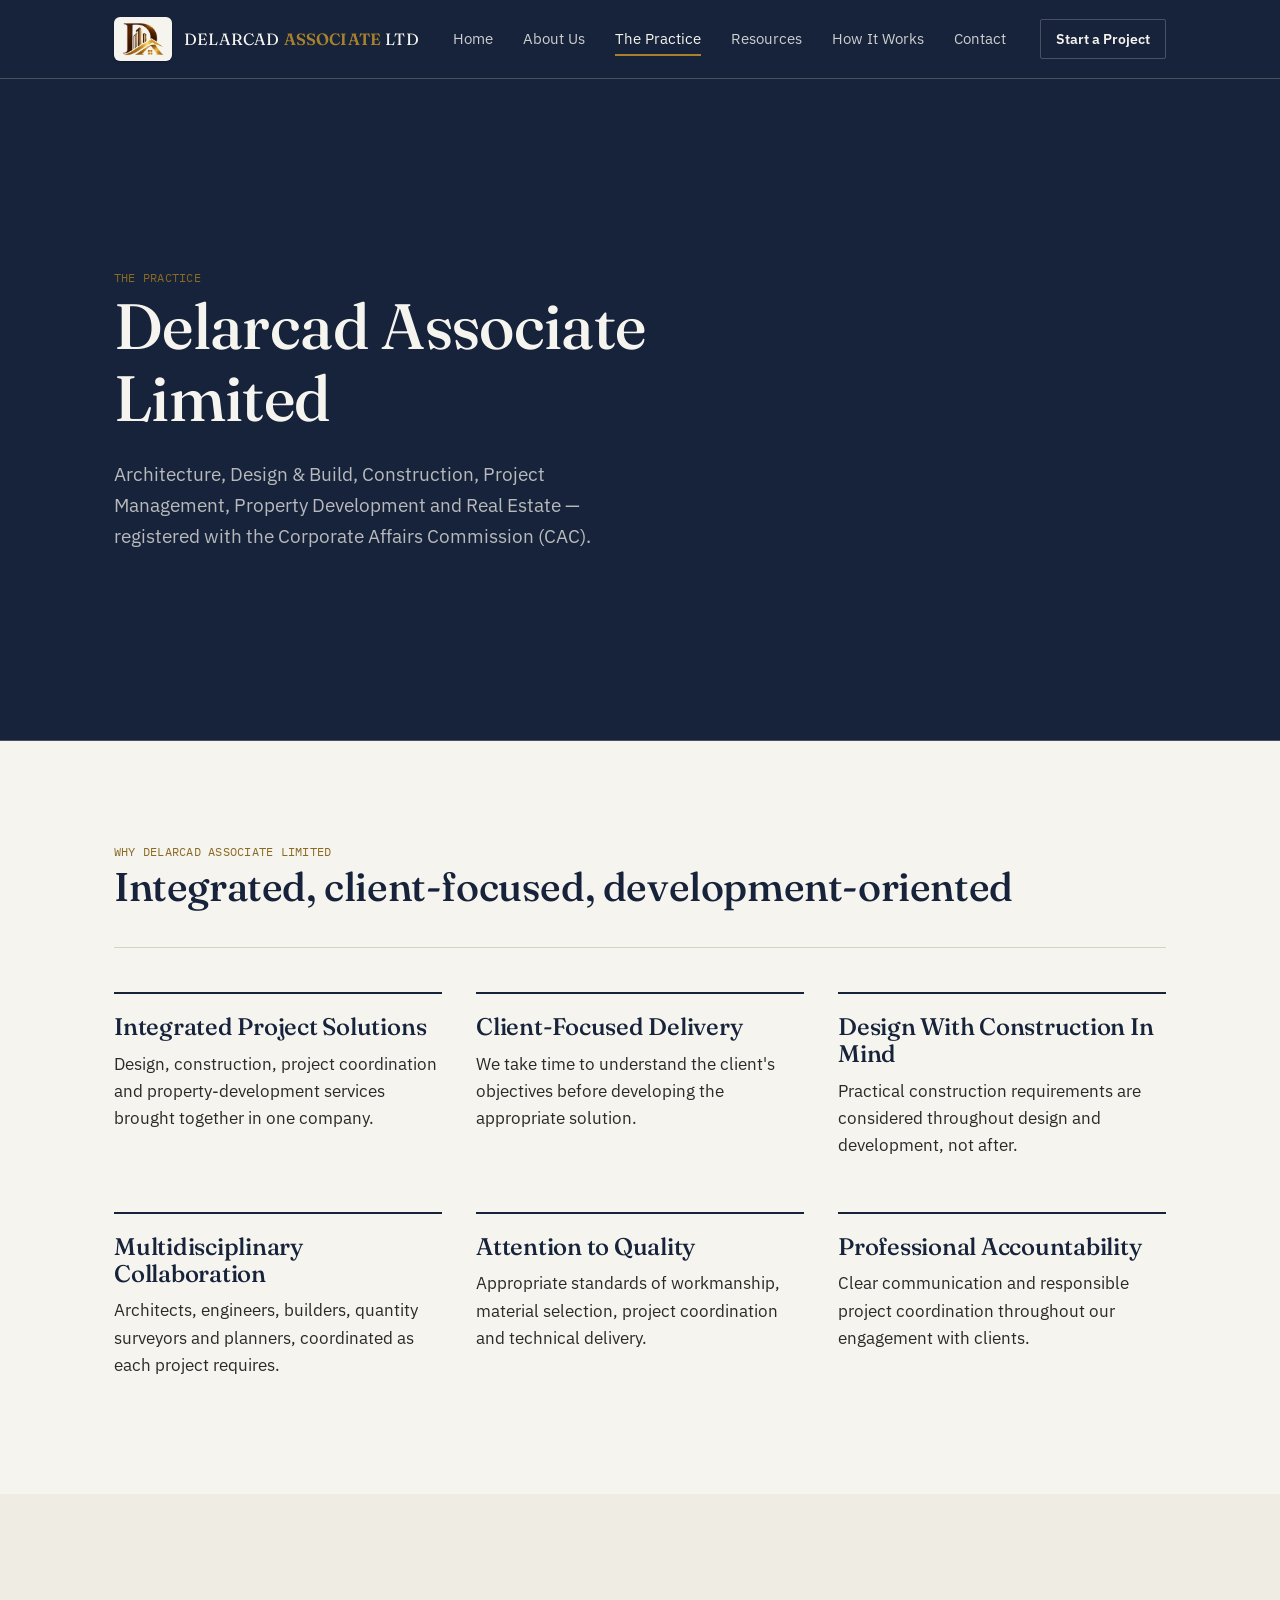
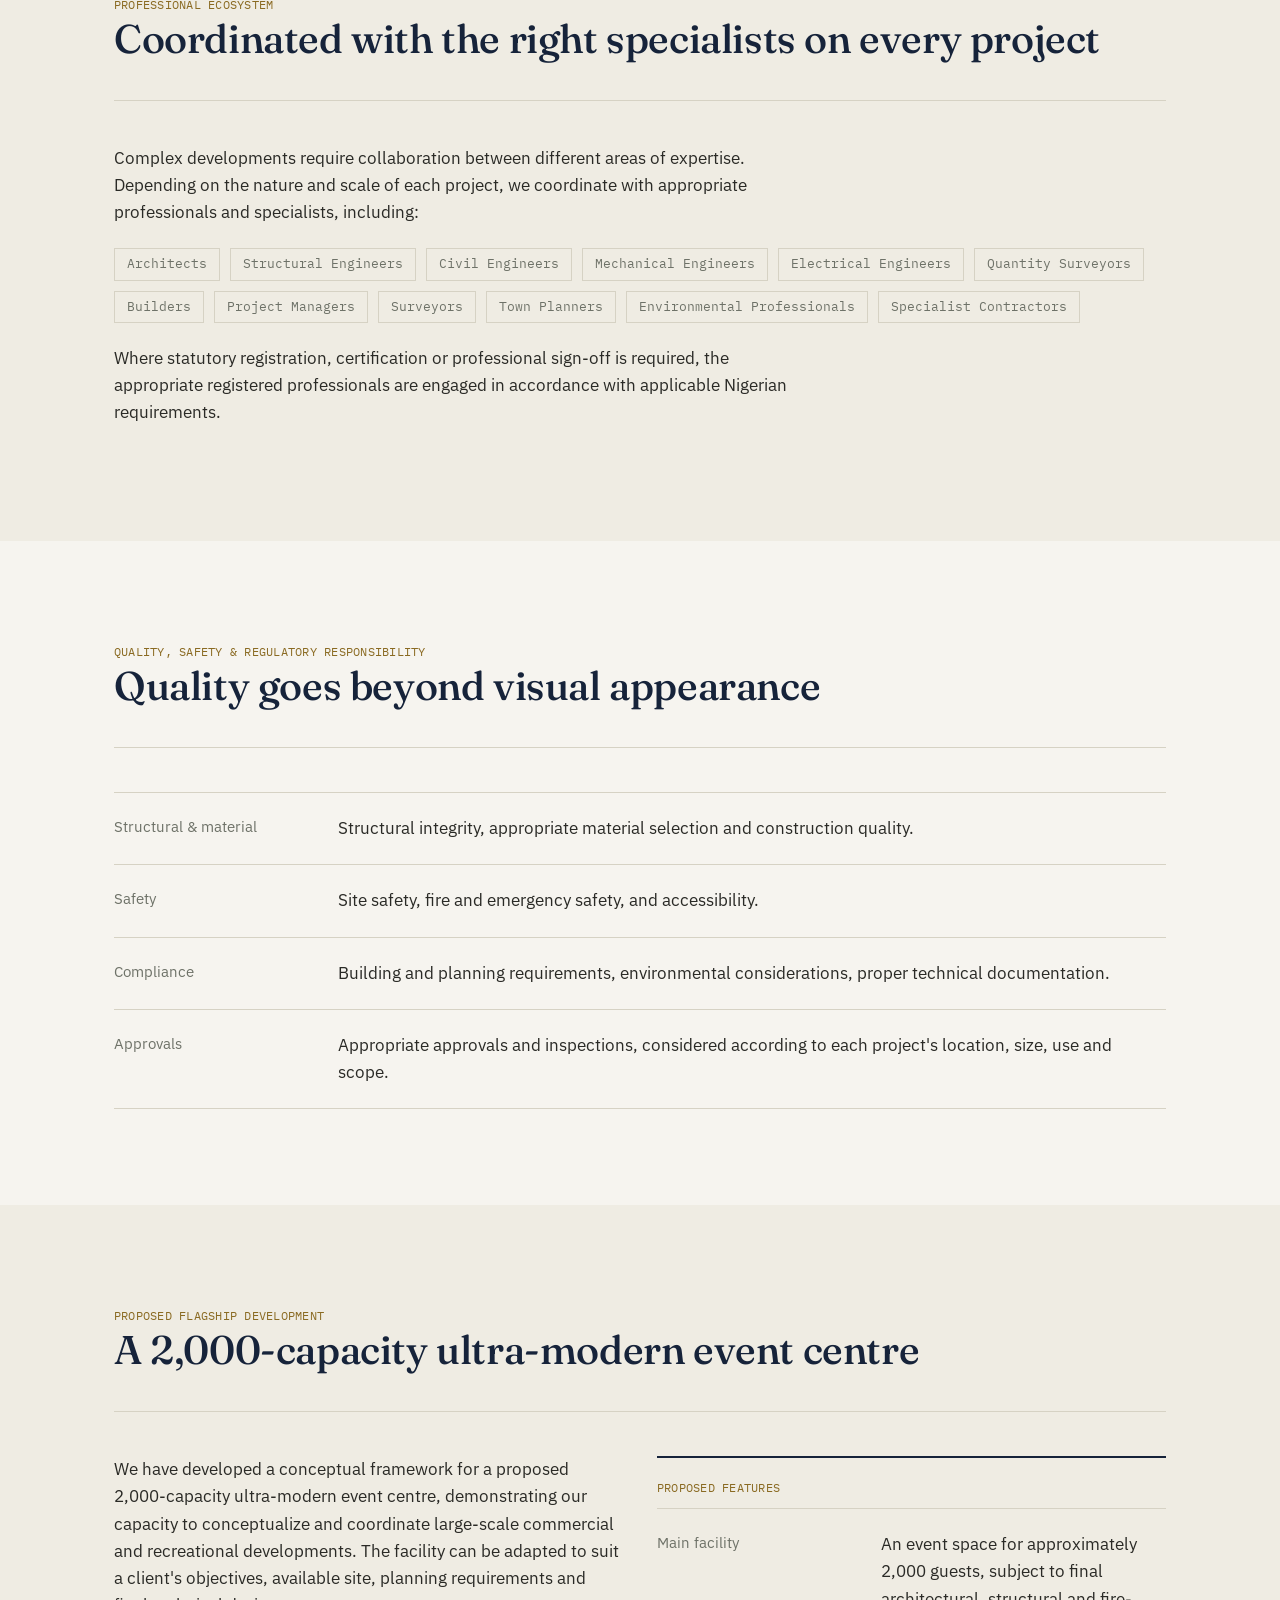
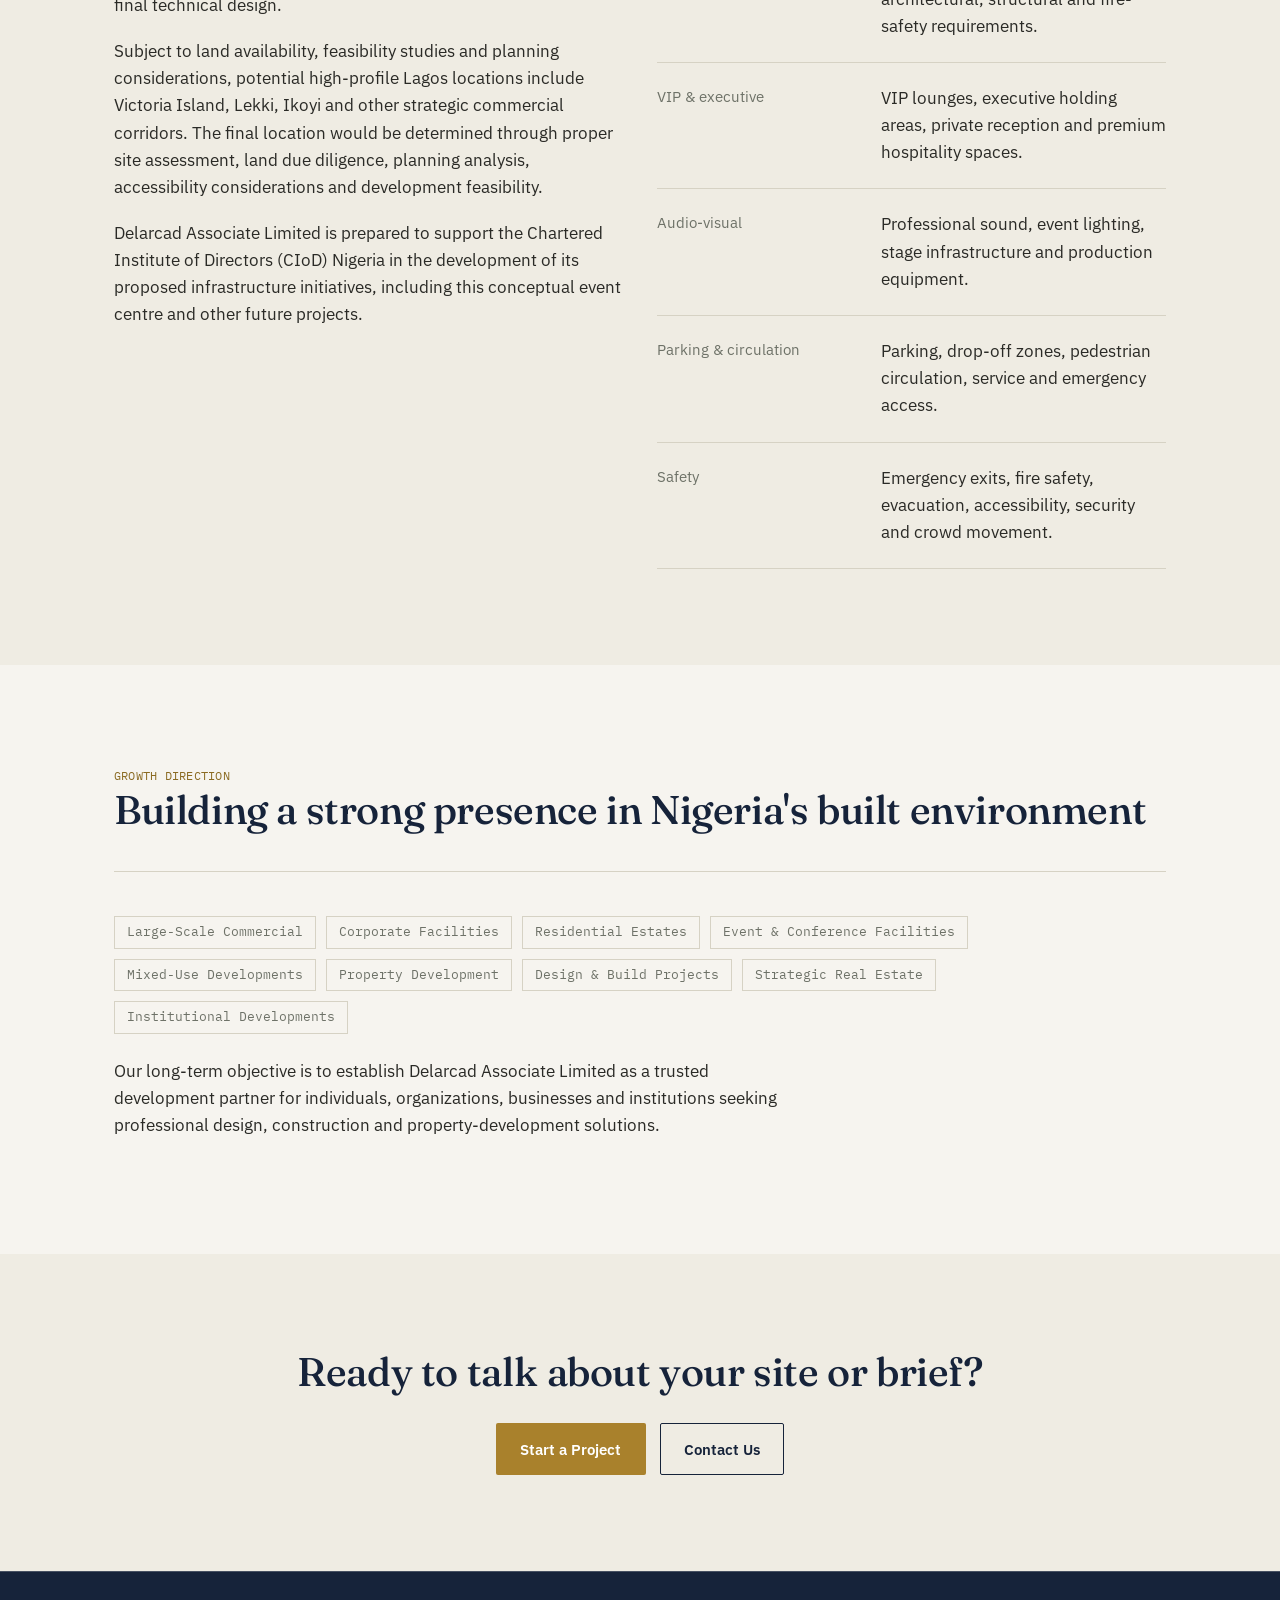
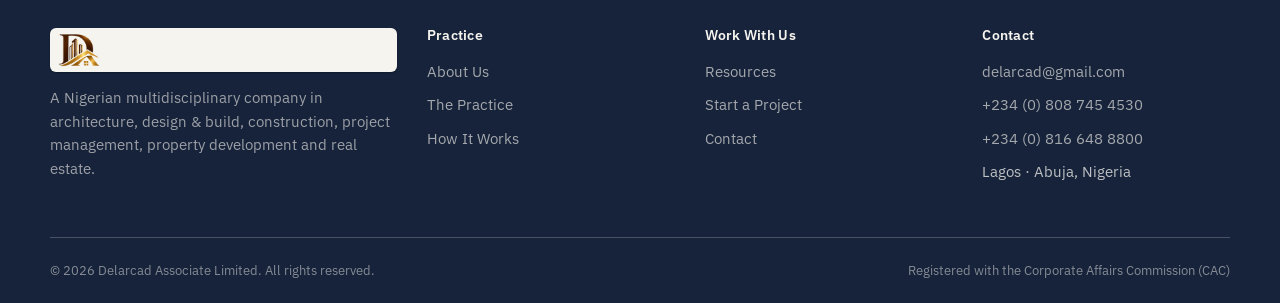
==== commit e61d3e9d: "Add files via upload" ====
--- a/about-delarcad.html
+++ b/about-delarcad.html
@@ -4,7 +4,7 @@
 <meta charset="UTF-8">
 <meta name="viewport" content="width=device-width, initial-scale=1">
 <title>The Practice · DELARCAD ASSOCIATE LIMITED</title>
-<meta name="description" content="The history, mission and track record of Delarcad Associate Limited, founded in Lagos in 2011.">
+<meta name="description" content="Delarcad Associate Limited's services, professional ecosystem, quality and safety approach, and proposed flagship 2,000-capacity event centre development.">
 <link rel="icon" type="image/png" href="favicon.png">
 <link rel="stylesheet" href="style.css">
 </head>
@@ -35,48 +35,116 @@
   <div class="wrap">
     <span class="mono-label">THE PRACTICE</span>
     <h1>Delarcad Associate Limited</h1>
-    <p class="lede">Founded in 2011 in Lagos, now practicing across West Africa, the UK and North America.</p>
+    <p class="lede">Architecture, Design &amp; Build, Construction, Project Management, Property Development and Real Estate &mdash; registered with the Corporate Affairs Commission (CAC).</p>
   </div>
 </section>
 
 <section>
   <div class="wrap">
+    <div class="section-head">
+      <div>
+        <span class="mono-label">WHY DELARCAD ASSOCIATE LIMITED</span>
+        <h2 class="mt-0">Integrated, client-focused, development-oriented</h2>
+      </div>
+    </div>
+    <div class="grid grid-3">
+      <div class="panel">
+        <h3>Integrated Project Solutions</h3>
+        <p>Design, construction, project coordination and property-development services brought together in one company.</p>
+      </div>
+      <div class="panel">
+        <h3>Client-Focused Delivery</h3>
+        <p>We take time to understand the client's objectives before developing the appropriate solution.</p>
+      </div>
+      <div class="panel">
+        <h3>Design With Construction In Mind</h3>
+        <p>Practical construction requirements are considered throughout design and development, not after.</p>
+      </div>
+      <div class="panel">
+        <h3>Multidisciplinary Collaboration</h3>
+        <p>Architects, engineers, builders, quantity surveyors and planners, coordinated as each project requires.</p>
+      </div>
+      <div class="panel">
+        <h3>Attention to Quality</h3>
+        <p>Appropriate standards of workmanship, material selection, project coordination and technical delivery.</p>
+      </div>
+      <div class="panel">
+        <h3>Professional Accountability</h3>
+        <p>Clear communication and responsible project coordination throughout our engagement with clients.</p>
+      </div>
+    </div>
+  </div>
+</section>
+
+<section class="section-alt">
+  <div class="wrap">
+    <div class="section-head">
+      <div>
+        <span class="mono-label">PROFESSIONAL ECOSYSTEM</span>
+        <h2 class="mt-0">Coordinated with the right specialists on every project</h2>
+      </div>
+    </div>
+    <p class="narrow">Complex developments require collaboration between different areas of expertise. Depending on the nature and scale of each project, we coordinate with appropriate professionals and specialists, including:</p>
+    <div class="tag-row" style="margin-top:22px;">
+      <span class="tag">Architects</span>
+      <span class="tag">Structural Engineers</span>
+      <span class="tag">Civil Engineers</span>
+      <span class="tag">Mechanical Engineers</span>
+      <span class="tag">Electrical Engineers</span>
+      <span class="tag">Quantity Surveyors</span>
+      <span class="tag">Builders</span>
+      <span class="tag">Project Managers</span>
+      <span class="tag">Surveyors</span>
+      <span class="tag">Town Planners</span>
+      <span class="tag">Environmental Professionals</span>
+      <span class="tag">Specialist Contractors</span>
+    </div>
+    <p style="margin-top:22px;" class="narrow">Where statutory registration, certification or professional sign-off is required, the appropriate registered professionals are engaged in accordance with applicable Nigerian requirements.</p>
+  </div>
+</section>
+
+<section>
+  <div class="wrap">
+    <div class="section-head">
+      <div>
+        <span class="mono-label">QUALITY, SAFETY &amp; REGULATORY RESPONSIBILITY</span>
+        <h2 class="mt-0">Quality goes beyond visual appearance</h2>
+      </div>
+    </div>
+    <ul class="rowlist">
+      <li><span class="rl-label">Structural &amp; material</span><span>Structural integrity, appropriate material selection and construction quality.</span></li>
+      <li><span class="rl-label">Safety</span><span>Site safety, fire and emergency safety, and accessibility.</span></li>
+      <li><span class="rl-label">Compliance</span><span>Building and planning requirements, environmental considerations, proper technical documentation.</span></li>
+      <li><span class="rl-label">Approvals</span><span>Appropriate approvals and inspections, considered according to each project's location, size, use and scope.</span></li>
+    </ul>
+  </div>
+</section>
+
+<section class="section-alt">
+  <div class="wrap">
+    <div class="section-head">
+      <div>
+        <span class="mono-label">PROPOSED FLAGSHIP DEVELOPMENT</span>
+        <h2 class="mt-0">A 2,000-capacity ultra-modern event centre</h2>
+      </div>
+    </div>
     <div class="grid grid-2" style="align-items:start;">
       <div>
-        <h2>Our history</h2>
-        <p>Delarcad opened as a two-person studio in Lagos in 2011, working primarily on residential commissions. The practice's first public building, the Odiwe Civic Library, opened in 2013 and remains one of the most visited civic buildings in its district.</p>
-        <p>A London studio followed in 2016 to support a growing number of UK-based residential and conservation projects, and a Toronto studio opened in 2020 to lead commercial and mixed-use work in Canada. Today the three studios operate as one practice, sharing a single drawing standard and review process.</p>
-      </div>
-      <div>
-        <h2>Our mission</h2>
-        <p>To design and deliver buildings that serve the people who use them for decades, not the photograph taken on opening day. We aim to be the practice that clients call again for their second and third building &mdash; because the first one still works exactly as intended.</p>
-        <h2 style="margin-top:32px;">Registration &amp; standing</h2>
-        <p>Delarcad Associate Limited is a registered architecture practice with licensed architects of record in Nigeria, the United Kingdom and Canada. We partner with a local architect of record in any jurisdiction outside these three.</p>
-      </div>
-    </div>
-  </div>
-</section>
-
-<section class="section-alt">
-  <div class="wrap">
-    <div class="section-head">
-      <div>
-        <span class="mono-label">TRACK RECORD</span>
-        <h2 class="mt-0">The practice in numbers</h2>
-      </div>
-    </div>
-    <div class="grid grid-3">
-      <div class="stat">
-        <span class="num">62</span>
-        <span class="label">Buildings completed since 2011</span>
-      </div>
-      <div class="stat">
-        <span class="num">9</span>
-        <span class="label">Public and civic commissions</span>
-      </div>
-      <div class="stat">
-        <span class="num">4</span>
-        <span class="label">Countries with active projects</span>
+        <p>We have developed a conceptual framework for a proposed 2,000-capacity ultra-modern event centre, demonstrating our capacity to conceptualize and coordinate large-scale commercial and recreational developments. The facility can be adapted to suit a client's objectives, available site, planning requirements and final technical design.</p>
+        <p>Subject to land availability, feasibility studies and planning considerations, potential high-profile Lagos locations include Victoria Island, Lekki, Ikoyi and other strategic commercial corridors. The final location would be determined through proper site assessment, land due diligence, planning analysis, accessibility considerations and development feasibility.</p>
+        <p>Delarcad Associate Limited is prepared to support the Chartered Institute of Directors (CIoD) Nigeria in the development of its proposed infrastructure initiatives, including this conceptual event centre and other future projects.</p>
+      </div>
+      <div>
+        <div class="panel">
+          <span class="mono-label">PROPOSED FEATURES</span>
+          <ul class="rowlist" style="margin-top:10px;">
+            <li><span class="rl-label">Main facility</span><span>An event space for approximately 2,000 guests, subject to final architectural, structural and fire-safety requirements.</span></li>
+            <li><span class="rl-label">VIP &amp; executive</span><span>VIP lounges, executive holding areas, private reception and premium hospitality spaces.</span></li>
+            <li><span class="rl-label">Audio-visual</span><span>Professional sound, event lighting, stage infrastructure and production equipment.</span></li>
+            <li><span class="rl-label">Parking &amp; circulation</span><span>Parking, drop-off zones, pedestrian circulation, service and emergency access.</span></li>
+            <li><span class="rl-label">Safety</span><span>Emergency exits, fire safety, evacuation, accessibility, security and crowd movement.</span></li>
+          </ul>
+        </div>
       </div>
     </div>
   </div>
@@ -86,49 +154,31 @@
   <div class="wrap">
     <div class="section-head">
       <div>
-        <span class="mono-label">REPRESENTATIVE WORK</span>
-        <h2 class="mt-0">Projects that shaped how we work</h2>
-      </div>
-    </div>
-    <div class="process">
-      <div class="process-step">
-        <span class="step-num">2013</span>
-        <div>
-          <h3>Odiwe Civic Library, Lagos</h3>
-          <p>Our first public building, and the project that set the practice's approach to natural ventilation in West African civic architecture.</p>
-        </div>
-      </div>
-      <div class="process-step">
-        <span class="step-num">2018</span>
-        <div>
-          <h3>Thornhill Terrace Conservation, London</h3>
-          <p>Restoration and rear extension of a Grade II listed terrace, delivered without altering a single sightline from the conservation area.</p>
-        </div>
-      </div>
-      <div class="process-step">
-        <span class="step-num">2022</span>
-        <div>
-          <h3>Quaybridge Commercial Row, London</h3>
-          <p>A five-unit mixed-use development built to Passivhaus performance targets on a constrained urban infill site.</p>
-        </div>
-      </div>
-      <div class="process-step">
-        <span class="step-num">2023</span>
-        <div>
-          <h3>Marrowbend House, Toronto</h3>
-          <p>A private residence built around an existing stand of white pine, which the client asked us to design around rather than remove.</p>
-        </div>
-      </div>
-    </div>
+        <span class="mono-label">GROWTH DIRECTION</span>
+        <h2 class="mt-0">Building a strong presence in Nigeria's built environment</h2>
+      </div>
+    </div>
+    <div class="tag-row">
+      <span class="tag">Large-Scale Commercial</span>
+      <span class="tag">Corporate Facilities</span>
+      <span class="tag">Residential Estates</span>
+      <span class="tag">Event &amp; Conference Facilities</span>
+      <span class="tag">Mixed-Use Developments</span>
+      <span class="tag">Property Development</span>
+      <span class="tag">Design &amp; Build Projects</span>
+      <span class="tag">Strategic Real Estate</span>
+      <span class="tag">Institutional Developments</span>
+    </div>
+    <p class="narrow" style="margin-top:24px;">Our long-term objective is to establish Delarcad Associate Limited as a trusted development partner for individuals, organizations, businesses and institutions seeking professional design, construction and property-development solutions.</p>
   </div>
 </section>
 
 <section class="section-alt center">
   <div class="wrap">
-    <h2>Ready to talk about your site?</h2>
+    <h2>Ready to talk about your site or brief?</h2>
     <div class="hero-cta" style="justify-content:center;">
       <a class="btn btn-primary" href="get-started.html">Start a Project</a>
-      <a class="btn btn-ghost" href="contact.html">Contact the Studio</a>
+      <a class="btn btn-ghost" href="contact.html">Contact Us</a>
     </div>
   </div>
 </section>
@@ -136,7 +186,7 @@
   <div class="wrap footer-top">
     <div class="footer-brand">
       <span class="brand-badge"><img src="delarcad-icon.png" alt="DELARCAD ASSOCIATE LIMITED"></span>
-      <p>An architecture and design practice working across residential, civic and commercial projects, with partners on five continents.</p>
+      <p>A Nigerian multidisciplinary company in architecture, design &amp; build, construction, project management, property development and real estate.</p>
     </div>
     <div>
       <h4>Practice</h4>
@@ -155,17 +205,18 @@
       </ul>
     </div>
     <div>
-      <h4>Studio</h4>
+      <h4>Contact</h4>
       <ul>
-        <li><a href="mailto:studio@delarcad.com">studio@delarcad.com</a></li>
-        <li><a href="tel:+11234567890">+1 (123) 456 7890</a></li>
-        <li>Lagos &middot; London &middot; Toronto</li>
+        <li><a href="mailto:delarcad@gmail.com">delarcad@gmail.com</a></li>
+        <li><a href="tel:+2348087454530">+234 (0) 808 745 4530</a></li>
+        <li><a href="tel:+2348166488800">+234 (0) 816 648 8800</a></li>
+        <li>Lagos &middot; Abuja, Nigeria</li>
       </ul>
     </div>
   </div>
   <div class="wrap footer-bottom">
     <span>&copy; 2026 Delarcad Associate Limited. All rights reserved.</span>
-    <span>Registered architecture practice</span>
+    <span>Registered with the Corporate Affairs Commission (CAC)</span>
   </div>
 </footer>
 <script src="main.js"></script>
